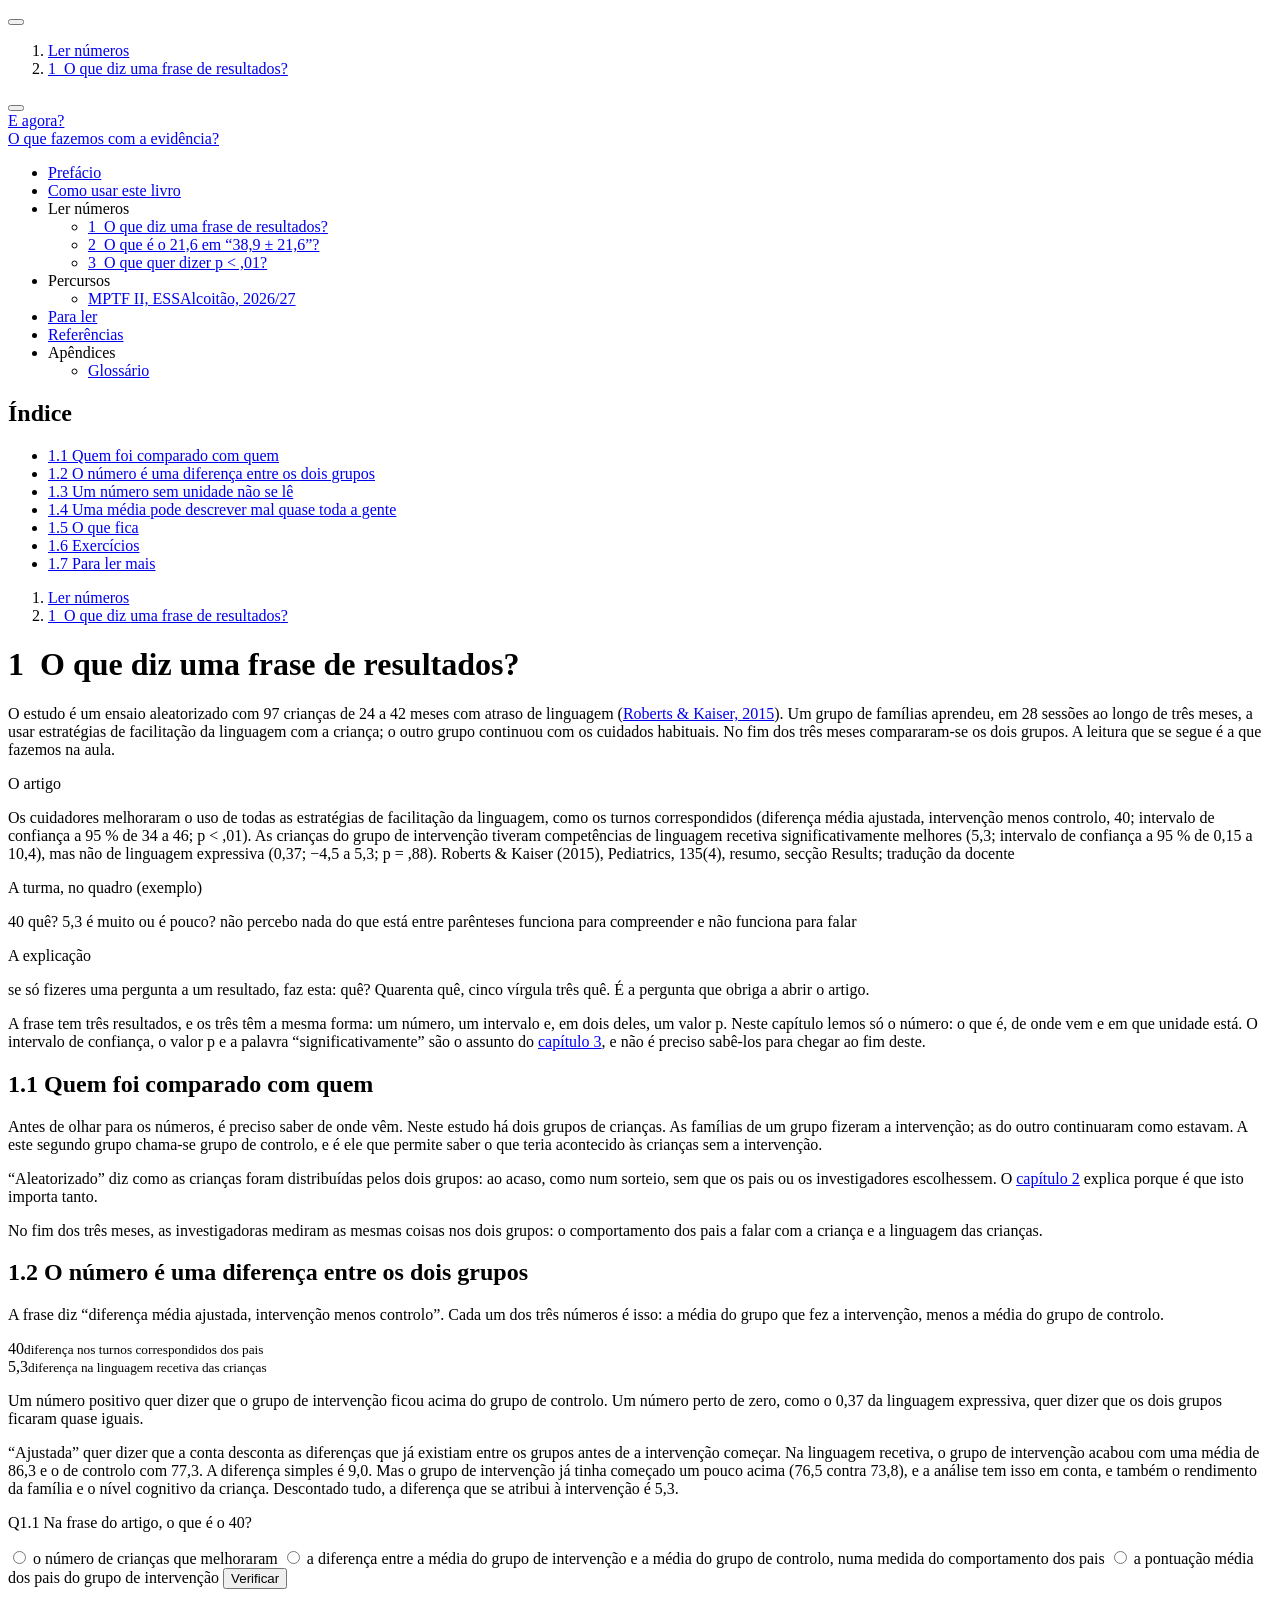
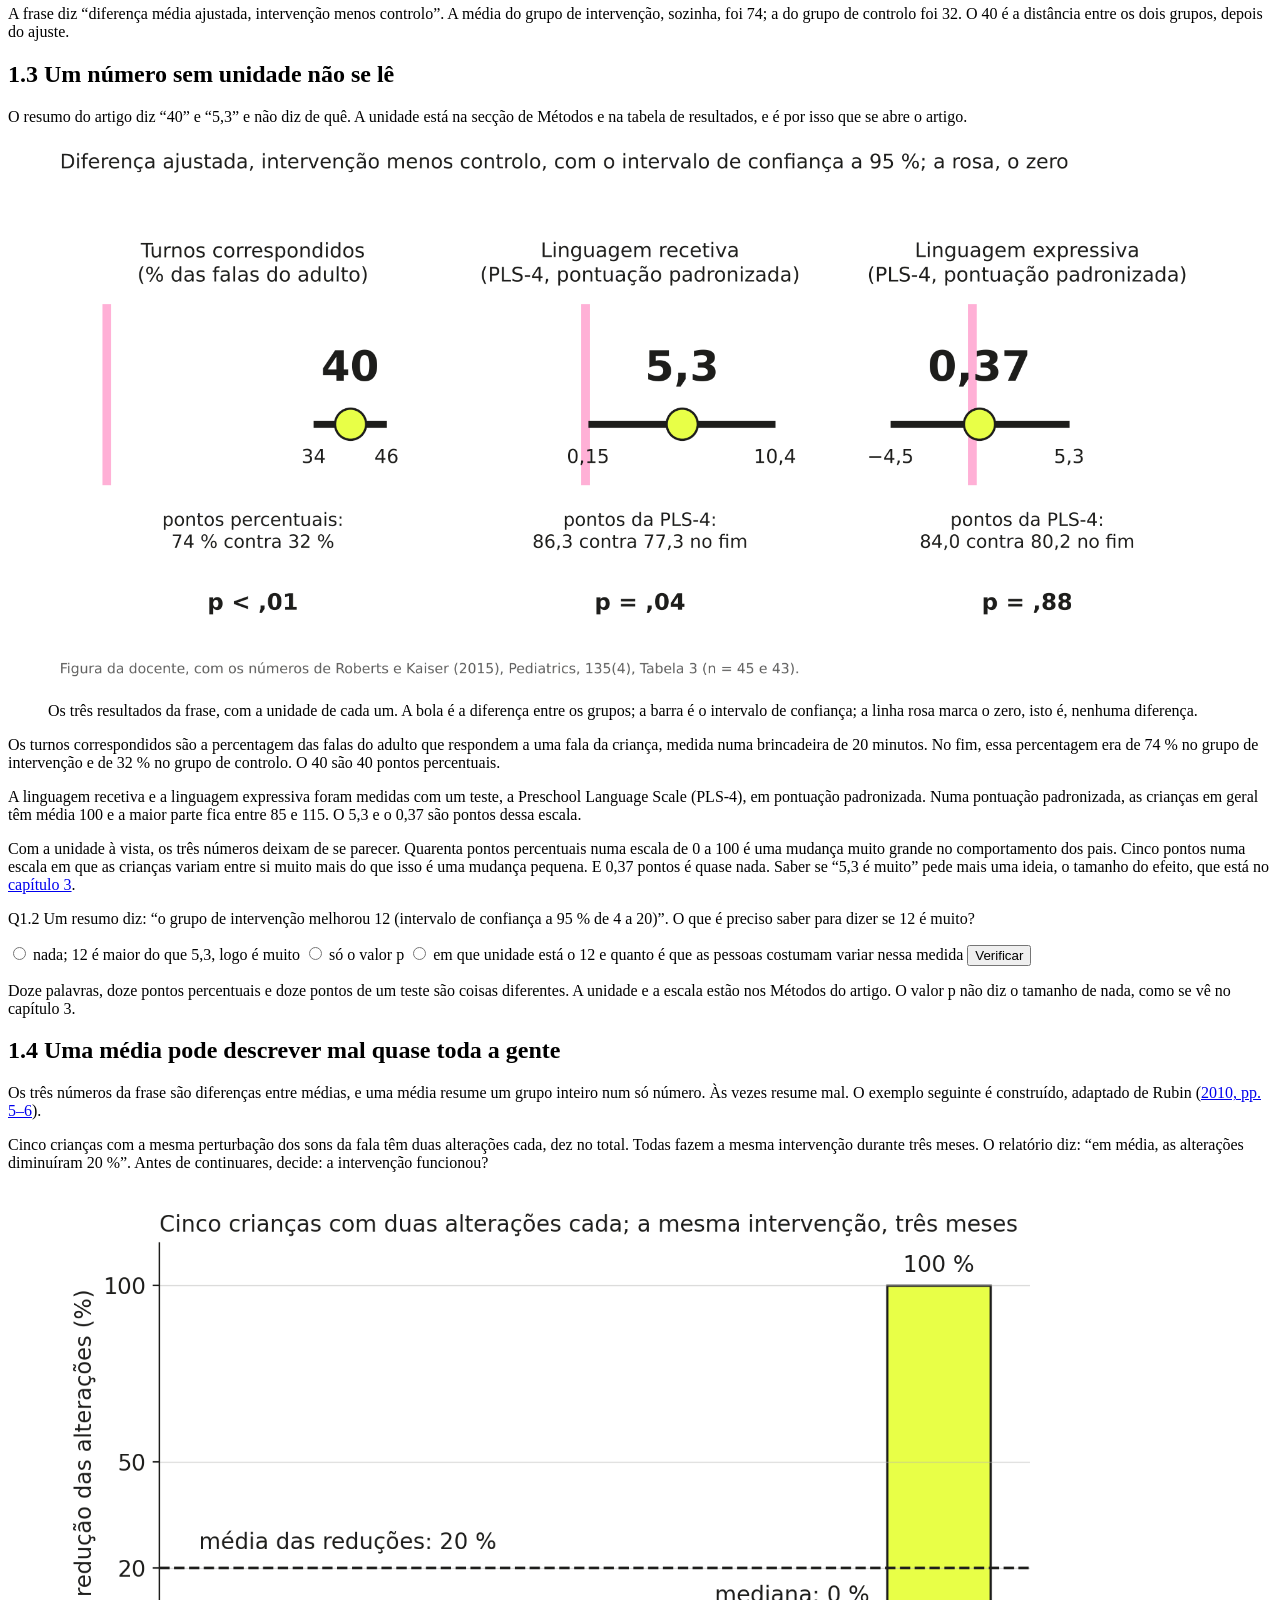
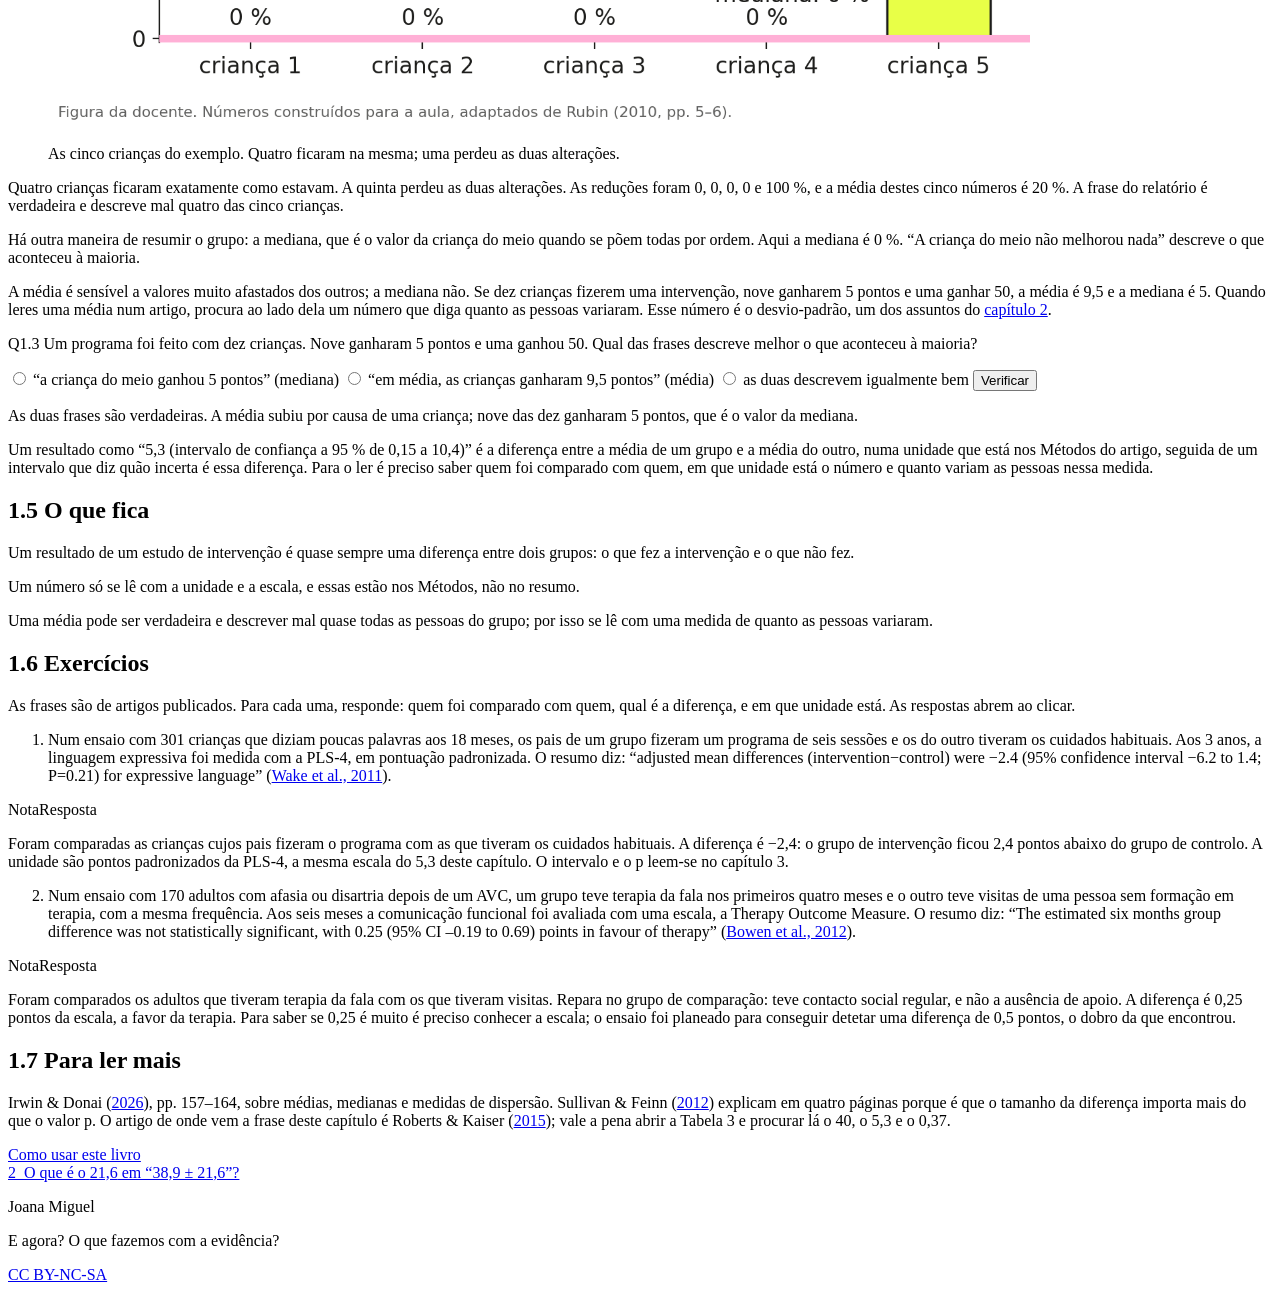
==== 01-ler-um-resultado.html @ 232b3a5f "Built site for gh-pages" ====
<!DOCTYPE html>
<html xmlns="http://www.w3.org/1999/xhtml" lang="pt-PT" xml:lang="pt-PT"><head>

<meta charset="utf-8">
<meta name="generator" content="quarto-1.10.18">

<meta name="viewport" content="width=device-width, initial-scale=1.0, user-scalable=yes">

<meta name="description" content="Prática baseada na evidência, com exemplos de terapia da fala e neurodesenvolvimento. Um livro em construção, de Joana Miguel.">

<title>1&nbsp; O que diz uma frase de resultados? – E agora? O que fazemos com a evidência?</title>
<style>
/* Default styles provided by pandoc.
** See https://pandoc.org/MANUAL.html#variables-for-html for config info.
*/
span.smallcaps{font-variant: small-caps;}
div.columns{display: flex; gap: 1.5em;}
div.column{flex: auto;}
@media screen {
div.columns{gap: min(4vw, 1.5em);}
div.column{overflow-x: auto;}
}
div.hanging-indent{margin-left: 1.5em; text-indent: -1.5em;}
ul.task-list{list-style: none;}
ul.task-list li input[type="checkbox"] {
  width: 0.8em;
  margin: 0 0.8em 0.2em -1em; /* quarto-specific, see https://github.com/quarto-dev/quarto-cli/issues/4556 */ 
  vertical-align: middle;
}
/* CSS for citations */
div.csl-bib-body { }
div.csl-entry {
  clear: both;
  margin-bottom: 0em;
}
.hanging-indent div.csl-entry {
  margin-left:2em;
  text-indent:-2em;
}
div.csl-left-margin {
  min-width:2em;
  float:left;
}
div.csl-right-inline {
  margin-left:2em;
  padding-left:1em;
}
div.csl-indent {
  margin-left: 2em;
}</style>


<script src="site_libs/quarto-nav/quarto-nav.js"></script>
<script src="site_libs/quarto-nav/headroom.min.js"></script>
<script src="site_libs/clipboard/clipboard.min.js"></script>
<script src="site_libs/quarto-search/autocomplete.umd.js"></script>
<script src="site_libs/quarto-search/fuse.min.js"></script>
<script src="site_libs/quarto-search/quarto-search.js"></script>
<meta name="quarto:offset" content="./">
<link href="./02-descrever-e-desconfiar.html" rel="next">
<link href="./como-usar.html" rel="prev">
<script src="site_libs/quarto-html/quarto.js" type="module"></script>
<script src="site_libs/quarto-html/tabsets/tabsets.js" type="module"></script>
<script src="site_libs/quarto-html/popper.min.js"></script>
<script src="site_libs/quarto-html/tippy.umd.min.js"></script>
<script src="site_libs/quarto-html/anchor.min.js"></script>
<link href="site_libs/quarto-html/tippy.css" rel="stylesheet">
<link href="site_libs/quarto-html/quarto-syntax-highlighting-64a204ab8560d761af7679ceaba22944.css" rel="stylesheet" class="quarto-color-scheme" id="quarto-text-highlighting-styles">
<link href="site_libs/quarto-html/quarto-syntax-highlighting-dark-b85bc7c33db8c58e0ec93c3465666fed.css" rel="stylesheet" class="quarto-color-scheme quarto-color-alternate" id="quarto-text-highlighting-styles">
<link href="site_libs/quarto-html/quarto-syntax-highlighting-64a204ab8560d761af7679ceaba22944.css" rel="stylesheet" class="quarto-color-scheme-extra" id="quarto-text-highlighting-styles">
<script src="site_libs/bootstrap/bootstrap.min.js"></script>
<link href="site_libs/bootstrap/bootstrap-icons.css" rel="stylesheet">
<link href="site_libs/bootstrap/bootstrap-1e35e26ed42fbdbb4830d98ef92e4168.min.css" rel="stylesheet" append-hash="true" class="quarto-color-scheme" id="quarto-bootstrap" data-mode="light">
<link href="site_libs/bootstrap/bootstrap-dark-9081225e56676ee46993ba8046452d09.min.css" rel="stylesheet" append-hash="true" class="quarto-color-scheme quarto-color-alternate" id="quarto-bootstrap" data-mode="dark">
<link href="site_libs/bootstrap/bootstrap-1e35e26ed42fbdbb4830d98ef92e4168.min.css" rel="stylesheet" append-hash="true" class="quarto-color-scheme-extra" id="quarto-bootstrap" data-mode="light">
<script src="site_libs/quarto-contrib/glightbox/glightbox.min.js"></script>
<link href="site_libs/quarto-contrib/glightbox/glightbox.min.css" rel="stylesheet">
<link href="site_libs/quarto-contrib/glightbox/lightbox.css" rel="stylesheet">
<script id="quarto-search-options" type="application/json">{
  "location": "sidebar",
  "copy-button": false,
  "collapse-after": 3,
  "panel-placement": "start",
  "type": "textbox",
  "limit": 50,
  "keyboard-shortcut": [
    "f",
    "/",
    "s"
  ],
  "show-item-context": false,
  "language": {
    "search-no-results-text": "Nenhum resultado",
    "search-matching-documents-text": "documentos correspondentes",
    "search-copy-link-title": "Copiar link para a busca",
    "search-hide-matches-text": "Esconder correspondências adicionais",
    "search-more-match-text": "mais correspondência neste documento",
    "search-more-matches-text": "mais correspondências neste documento",
    "search-clear-button-title": "Limpar",
    "search-text-placeholder": "",
    "search-detached-cancel-button-title": "Cancelar",
    "search-submit-button-title": "Enviar",
    "search-label": "Procurar"
  }
}</script>
<script src="quiz.js"></script>


<link rel="stylesheet" href="style.css">
</head>

<body class="nav-sidebar floating quarto-light"><script id="quarto-html-before-body" type="application/javascript">
    const toggleBodyColorMode = (bsSheetEl) => {
      const mode = bsSheetEl.getAttribute("data-mode");
      const bodyEl = window.document.querySelector("body");
      if (mode === "dark") {
        bodyEl.classList.add("quarto-dark");
        bodyEl.classList.remove("quarto-light");
      } else {
        bodyEl.classList.add("quarto-light");
        bodyEl.classList.remove("quarto-dark");
      }
    }
    const toggleBodyColorPrimary = () => {
      const bsSheetEl = window.document.querySelector("link#quarto-bootstrap:not([rel=disabled-stylesheet])");
      if (bsSheetEl) {
        toggleBodyColorMode(bsSheetEl);
      }
    }
    const setColorSchemeToggle = (alternate) => {
      const toggles = window.document.querySelectorAll('.quarto-color-scheme-toggle');
      for (let i=0; i < toggles.length; i++) {
        const toggle = toggles[i];
        if (toggle) {
          if (alternate) {
            toggle.classList.add("alternate");
          } else {
            toggle.classList.remove("alternate");
          }
        }
      }
    };
    const toggleColorMode = (alternate) => {
      // Switch the stylesheets
      const primaryStylesheets = window.document.querySelectorAll('link.quarto-color-scheme:not(.quarto-color-alternate)');
      const alternateStylesheets = window.document.querySelectorAll('link.quarto-color-scheme.quarto-color-alternate');
      manageTransitions('#quarto-margin-sidebar .nav-link', false);
      if (alternate) {
        // note: dark is layered on light, we don't disable primary!
        enableStylesheet(alternateStylesheets);
        for (const sheetNode of alternateStylesheets) {
          if (sheetNode.id === "quarto-bootstrap") {
            toggleBodyColorMode(sheetNode);
          }
        }
      } else {
        disableStylesheet(alternateStylesheets);
        enableStylesheet(primaryStylesheets)
        toggleBodyColorPrimary();
      }
      manageTransitions('#quarto-margin-sidebar .nav-link', true);
      // Switch the toggles
      setColorSchemeToggle(alternate)
      // Hack to workaround the fact that safari doesn't
      // properly recolor the scrollbar when toggling (#1455)
      if (navigator.userAgent.indexOf('Safari') > 0 && navigator.userAgent.indexOf('Chrome') == -1) {
        manageTransitions("body", false);
        window.scrollTo(0, 1);
        setTimeout(() => {
          window.scrollTo(0, 0);
          manageTransitions("body", true);
        }, 40);
      }
    }
    const disableStylesheet = (stylesheets) => {
      for (let i=0; i < stylesheets.length; i++) {
        const stylesheet = stylesheets[i];
        stylesheet.rel = 'disabled-stylesheet';
      }
    }
    const enableStylesheet = (stylesheets) => {
      for (let i=0; i < stylesheets.length; i++) {
        const stylesheet = stylesheets[i];
        if(stylesheet.rel !== 'stylesheet') { // for Chrome, which will still FOUC without this check
          stylesheet.rel = 'stylesheet';
        }
      }
    }
    const manageTransitions = (selector, allowTransitions) => {
      const els = window.document.querySelectorAll(selector);
      for (let i=0; i < els.length; i++) {
        const el = els[i];
        if (allowTransitions) {
          el.classList.remove('notransition');
        } else {
          el.classList.add('notransition');
        }
      }
    }
    const isFileUrl = () => {
      return window.location.protocol === 'file:';
    }
    const hasAlternateSentinel = () => {
      let styleSentinel = getColorSchemeSentinel();
      if (styleSentinel !== null) {
        return styleSentinel === "alternate";
      } else {
        return false;
      }
    }
    const setStyleSentinel = (alternate) => {
      const value = alternate ? "alternate" : "default";
      if (!isFileUrl()) {
        window.localStorage.setItem("quarto-color-scheme", value);
      } else {
        localAlternateSentinel = value;
      }
    }
    const getColorSchemeSentinel = () => {
      if (!isFileUrl()) {
        const storageValue = window.localStorage.getItem("quarto-color-scheme");
        return storageValue != null ? storageValue : localAlternateSentinel;
      } else {
        return localAlternateSentinel;
      }
    }
    const toggleGiscusIfUsed = (isAlternate, darkModeDefault) => {
      const baseTheme = document.querySelector('#giscus-base-theme')?.value ?? 'light';
      const alternateTheme = document.querySelector('#giscus-alt-theme')?.value ?? 'dark';
      let newTheme = '';
      if(authorPrefersDark) {
        newTheme = isAlternate ? baseTheme : alternateTheme;
      } else {
        newTheme = isAlternate ? alternateTheme : baseTheme;
      }
      const changeGiscusTheme = () => {
        // From: https://github.com/giscus/giscus/issues/336
        const sendMessage = (message) => {
          const iframe = document.querySelector('iframe.giscus-frame');
          if (!iframe) return;
          iframe.contentWindow.postMessage({ giscus: message }, 'https://giscus.app');
        }
        sendMessage({
          setConfig: {
            theme: newTheme
          }
        });
      }
      const isGiscussLoaded = window.document.querySelector('iframe.giscus-frame') !== null;
      if (isGiscussLoaded) {
        changeGiscusTheme();
      }
    };
    const authorPrefersDark = false;
    const darkModeDefault = authorPrefersDark;
      document.querySelector('link#quarto-text-highlighting-styles.quarto-color-scheme-extra').rel = 'disabled-stylesheet';
      document.querySelector('link#quarto-bootstrap.quarto-color-scheme-extra').rel = 'disabled-stylesheet';
    let localAlternateSentinel = darkModeDefault ? 'alternate' : 'default';
    // Dark / light mode switch
    window.quartoToggleColorScheme = () => {
      // Read the current dark / light value
      let toAlternate = !hasAlternateSentinel();
      toggleColorMode(toAlternate);
      setStyleSentinel(toAlternate);
      toggleGiscusIfUsed(toAlternate, darkModeDefault);
      window.dispatchEvent(new Event('resize'));
    };
    // Switch to dark mode if need be
    if (hasAlternateSentinel()) {
      toggleColorMode(true);
    } else {
      toggleColorMode(false);
    }
  </script>

<div id="quarto-search-results"></div>
  <header id="quarto-header" class="headroom fixed-top">
  <nav class="quarto-secondary-nav">
    <div class="container-fluid d-flex">
      <button type="button" class="quarto-btn-toggle btn" data-bs-toggle="collapse" role="button" data-bs-target=".quarto-sidebar-collapse-item" aria-controls="quarto-sidebar" aria-expanded="false" aria-label="Alternar barra lateral" onclick="if (window.quartoToggleHeadroom) { window.quartoToggleHeadroom(); }">
        <i class="bi bi-layout-text-sidebar-reverse"></i>
      </button>
        <nav class="quarto-page-breadcrumbs" aria-label="breadcrumb"><ol class="breadcrumb"><li class="breadcrumb-item"><a href="./01-ler-um-resultado.html">Ler números</a></li><li class="breadcrumb-item"><a href="./01-ler-um-resultado.html"><span class="chapter-number">1</span>&nbsp; <span class="chapter-title">O que diz <span class="hl">uma frase de resultados</span>?</span></a></li></ol></nav>
        <a class="flex-grow-1" role="navigation" data-bs-toggle="collapse" data-bs-target=".quarto-sidebar-collapse-item" aria-controls="quarto-sidebar" aria-expanded="false" aria-label="Alternar barra lateral" onclick="if (window.quartoToggleHeadroom) { window.quartoToggleHeadroom(); }">      
        </a>
      <button type="button" class="btn quarto-search-button" aria-label="Procurar" onclick="window.quartoOpenSearch();">
        <i class="bi bi-search"></i>
      </button>
    </div>
  </nav>
</header>
<!-- content -->
<div id="quarto-content" class="quarto-container page-columns page-rows-contents page-layout-article">
<!-- sidebar -->
  <nav id="quarto-sidebar" class="sidebar collapse collapse-horizontal quarto-sidebar-collapse-item sidebar-navigation floating overflow-auto">
    <div class="pt-lg-2 mt-2 text-left sidebar-header">
    <div class="sidebar-title mb-0 py-0">
      <a href="./">E agora?<br>O que fazemos com a evidência?</a> 
        <div class="sidebar-tools-main tools-wide">
    <a href="mailto:joana.miguel@caidi.pt" title="" class="quarto-navigation-tool px-1" aria-label=""><i class="bi bi-envelope"></i></a>
    <a href="https://github.com/JoBeaMi/pbe" title="Código fonte" class="quarto-navigation-tool px-1" aria-label="Código fonte"><i class="bi bi-github"></i></a>
  <a href="" class="quarto-color-scheme-toggle quarto-navigation-tool  px-1" onclick="window.quartoToggleColorScheme(); return false;" title="Alternar modo escuro"><i class="bi"></i></a>
  <a href="" class="quarto-reader-toggle quarto-navigation-tool px-1" onclick="window.quartoToggleReader(); return false;" title="Alternar modo de leitor">
  <div class="quarto-reader-toggle-btn">
  <i class="bi"></i>
  </div>
</a>
</div>
    </div>
      </div>
        <div class="mt-2 flex-shrink-0 align-items-center">
        <div class="sidebar-search">
        <div id="quarto-search" class="" title="Procurar"></div>
        </div>
        </div>
    <div class="sidebar-menu-container"> 
    <ul class="list-unstyled mt-1">
        <li class="sidebar-item">
  <div class="sidebar-item-container"> 
  <a href="./index.html" class="sidebar-item-text sidebar-link">
 <span class="menu-text">Prefácio</span></a>
  </div>
</li>
        <li class="sidebar-item">
  <div class="sidebar-item-container"> 
  <a href="./como-usar.html" class="sidebar-item-text sidebar-link">
 <span class="menu-text">Como usar este livro</span></a>
  </div>
</li>
        <li class="sidebar-item sidebar-item-section">
      <div class="sidebar-item-container"> 
            <a class="sidebar-item-text sidebar-link text-start" data-bs-toggle="collapse" data-bs-target="#quarto-sidebar-section-1" role="navigation" aria-expanded="true">
 <span class="menu-text">Ler números</span></a>
          <a class="sidebar-item-toggle text-start" data-bs-toggle="collapse" data-bs-target="#quarto-sidebar-section-1" role="navigation" aria-expanded="true" aria-label="Alternar seção">
            <i class="bi bi-chevron-right ms-2"></i>
          </a> 
      </div>
      <ul id="quarto-sidebar-section-1" class="collapse list-unstyled sidebar-section depth1 show">  
          <li class="sidebar-item">
  <div class="sidebar-item-container"> 
  <a href="./01-ler-um-resultado.html" class="sidebar-item-text sidebar-link active">
 <span class="menu-text"><span class="chapter-number">1</span>&nbsp; <span class="chapter-title">O que diz <span class="hl">uma frase de resultados</span>?</span></span></a>
  </div>
</li>
          <li class="sidebar-item">
  <div class="sidebar-item-container"> 
  <a href="./02-descrever-e-desconfiar.html" class="sidebar-item-text sidebar-link">
 <span class="menu-text"><span class="chapter-number">2</span>&nbsp; <span class="chapter-title">O que é o <span class="hl">21,6</span> em “38,9 ± 21,6”?</span></span></a>
  </div>
</li>
          <li class="sidebar-item">
  <div class="sidebar-item-container"> 
  <a href="./03-o-valor-p.html" class="sidebar-item-text sidebar-link">
 <span class="menu-text"><span class="chapter-number">3</span>&nbsp; <span class="chapter-title">O que quer dizer <span class="hl">p &lt; ,01</span>?</span></span></a>
  </div>
</li>
      </ul>
  </li>
        <li class="sidebar-item sidebar-item-section">
      <div class="sidebar-item-container"> 
            <a class="sidebar-item-text sidebar-link text-start" data-bs-toggle="collapse" data-bs-target="#quarto-sidebar-section-2" role="navigation" aria-expanded="true">
 <span class="menu-text">Percursos</span></a>
          <a class="sidebar-item-toggle text-start" data-bs-toggle="collapse" data-bs-target="#quarto-sidebar-section-2" role="navigation" aria-expanded="true" aria-label="Alternar seção">
            <i class="bi bi-chevron-right ms-2"></i>
          </a> 
      </div>
      <ul id="quarto-sidebar-section-2" class="collapse list-unstyled sidebar-section depth1 show">  
          <li class="sidebar-item">
  <div class="sidebar-item-container"> 
  <a href="./percursos/mptf-ii-2026.html" class="sidebar-item-text sidebar-link">
 <span class="menu-text">MPTF II, ESSAlcoitão, 2026/27</span></a>
  </div>
</li>
      </ul>
  </li>
        <li class="sidebar-item">
  <div class="sidebar-item-container"> 
  <a href="./bibliografia.html" class="sidebar-item-text sidebar-link">
 <span class="menu-text">Para ler</span></a>
  </div>
</li>
        <li class="sidebar-item">
  <div class="sidebar-item-container"> 
  <a href="./referencias.html" class="sidebar-item-text sidebar-link">
 <span class="menu-text">Referências</span></a>
  </div>
</li>
        <li class="sidebar-item sidebar-item-section">
      <div class="sidebar-item-container"> 
            <a class="sidebar-item-text sidebar-link text-start" data-bs-toggle="collapse" data-bs-target="#quarto-sidebar-section-3" role="navigation" aria-expanded="true">
 <span class="menu-text">Apêndices</span></a>
          <a class="sidebar-item-toggle text-start" data-bs-toggle="collapse" data-bs-target="#quarto-sidebar-section-3" role="navigation" aria-expanded="true" aria-label="Alternar seção">
            <i class="bi bi-chevron-right ms-2"></i>
          </a> 
      </div>
      <ul id="quarto-sidebar-section-3" class="collapse list-unstyled sidebar-section depth1 show">  
          <li class="sidebar-item">
  <div class="sidebar-item-container"> 
  <a href="./glossario.html" class="sidebar-item-text sidebar-link">
 <span class="menu-text">Glossário</span></a>
  </div>
</li>
      </ul>
  </li>
    </ul>
    </div>
</nav>
<div id="quarto-sidebar-glass" class="quarto-sidebar-collapse-item" data-bs-toggle="collapse" data-bs-target=".quarto-sidebar-collapse-item"></div>
<!-- margin-sidebar -->
    <div id="quarto-margin-sidebar" class="sidebar margin-sidebar">
        <nav id="TOC" role="doc-toc" class="toc-active">
    <h2 id="toc-title">Índice</h2>
   
  <ul>
  <li><a href="#quem-foi-comparado-com-quem" id="toc-quem-foi-comparado-com-quem" class="nav-link active" data-scroll-target="#quem-foi-comparado-com-quem"><span class="header-section-number">1.1</span> Quem foi comparado com quem</a></li>
  <li><a href="#o-número-é-uma-diferença-entre-os-dois-grupos" id="toc-o-número-é-uma-diferença-entre-os-dois-grupos" class="nav-link" data-scroll-target="#o-número-é-uma-diferença-entre-os-dois-grupos"><span class="header-section-number">1.2</span> O número é uma diferença entre os dois grupos</a></li>
  <li><a href="#um-número-sem-unidade-não-se-lê" id="toc-um-número-sem-unidade-não-se-lê" class="nav-link" data-scroll-target="#um-número-sem-unidade-não-se-lê"><span class="header-section-number">1.3</span> Um número sem unidade não se lê</a></li>
  <li><a href="#uma-média-pode-descrever-mal-quase-toda-a-gente" id="toc-uma-média-pode-descrever-mal-quase-toda-a-gente" class="nav-link" data-scroll-target="#uma-média-pode-descrever-mal-quase-toda-a-gente"><span class="header-section-number">1.4</span> Uma média pode descrever mal quase toda a gente</a></li>
  <li><a href="#o-que-fica" id="toc-o-que-fica" class="nav-link" data-scroll-target="#o-que-fica"><span class="header-section-number">1.5</span> O que fica</a></li>
  <li><a href="#exercícios" id="toc-exercícios" class="nav-link" data-scroll-target="#exercícios"><span class="header-section-number">1.6</span> Exercícios</a></li>
  <li><a href="#para-ler-mais" id="toc-para-ler-mais" class="nav-link" data-scroll-target="#para-ler-mais"><span class="header-section-number">1.7</span> Para ler mais</a></li>
  </ul>
</nav>
    </div>
<!-- main -->
<main class="content" id="quarto-document-content">


<header id="title-block-header" class="quarto-title-block default"><nav class="quarto-page-breadcrumbs quarto-title-breadcrumbs d-none d-lg-block" aria-label="breadcrumb"><ol class="breadcrumb"><li class="breadcrumb-item"><a href="./01-ler-um-resultado.html">Ler números</a></li><li class="breadcrumb-item"><a href="./01-ler-um-resultado.html"><span class="chapter-number">1</span>&nbsp; <span class="chapter-title">O que diz <span class="hl">uma frase de resultados</span>?</span></a></li></ol></nav>
<div class="quarto-title">
<h1 class="title"><span class="chapter-number">1</span>&nbsp; <span class="chapter-title">O que diz <span class="hl">uma frase de resultados</span>?</span></h1>
</div>



<div class="quarto-title-meta">

    
  
    
  </div>
  


</header>


<p>O estudo é um ensaio aleatorizado com 97 crianças de 24 a 42 meses com atraso de linguagem <span class="citation" data-cites="roberts2015">(<a href="referencias.html#ref-roberts2015" role="doc-biblioref">Roberts &amp; Kaiser, 2015</a>)</span>. Um grupo de famílias aprendeu, em 28 sessões ao longo de três meses, a usar estratégias de facilitação da linguagem com a criança; o outro grupo continuou com os cuidados habituais. No fim dos três meses compararam-se os dois grupos. A leitura que se segue é a que fazemos na aula.</p>
<div class="fio">
<div class="msg">
<div class="quem">
O artigo
</div>
<div class="clip">
<p>Os cuidadores melhoraram o uso de todas as estratégias de facilitação da linguagem, como os turnos correspondidos (diferença média ajustada, intervenção menos controlo, <span class="mk">40</span>; intervalo de confiança a 95 % de 34 a 46; p &lt; ,01). As crianças do grupo de intervenção tiveram competências de linguagem recetiva significativamente melhores (<span class="mk">5,3</span>; intervalo de confiança a 95 % de 0,15 a 10,4), mas não de linguagem expressiva (<span class="mk">0,37</span>; −4,5 a 5,3; p = ,88). <span class="src">Roberts &amp; Kaiser (2015), Pediatrics, 135(4), resumo, secção Results; tradução da docente</span></p>
</div>
</div>
<div class="msg turma">
<div class="quem">
A turma, no quadro (exemplo)
</div>
<p><span class="b">40 quê?</span> <span class="b">5,3 é muito ou é pouco?</span> <span class="b">não percebo nada do que está entre parênteses</span> <span class="b">funciona para compreender e não funciona para falar</span></p>
</div>
<div class="msg">
<div class="quem">
A explicação
</div>
<div class="jm">
<p>se só fizeres uma pergunta a um resultado, faz esta: quê? Quarenta quê, cinco vírgula três quê. É a pergunta que obriga a abrir o artigo.</p>
</div>
<p>A frase tem três resultados, e os três têm a mesma forma: um número, um intervalo e, em dois deles, um valor p.&nbsp;Neste capítulo lemos só o número: o que é, de onde vem e em que unidade está. O intervalo de confiança, o valor p e a palavra “significativamente” são o assunto do <a href="./03-o-valor-p.html">capítulo 3</a>, e não é preciso sabê-los para chegar ao fim deste.</p>
</div>
</div>
<section id="quem-foi-comparado-com-quem" class="level2" data-number="1.1">
<h2 data-number="1.1" class="anchored" data-anchor-id="quem-foi-comparado-com-quem"><span class="header-section-number">1.1</span> Quem foi comparado com quem</h2>
<p>Antes de olhar para os números, é preciso saber de onde vêm. Neste estudo há dois grupos de crianças. As famílias de um grupo fizeram a intervenção; as do outro continuaram como estavam. A este segundo grupo chama-se grupo de controlo, e é ele que permite saber o que teria acontecido às crianças sem a intervenção.</p>
<p>“Aleatorizado” diz como as crianças foram distribuídas pelos dois grupos: ao acaso, como num sorteio, sem que os pais ou os investigadores escolhessem. O <a href="./02-descrever-e-desconfiar.html">capítulo 2</a> explica porque é que isto importa tanto.</p>
<p>No fim dos três meses, as investigadoras mediram as mesmas coisas nos dois grupos: o comportamento dos pais a falar com a criança e a linguagem das crianças.</p>
</section>
<section id="o-número-é-uma-diferença-entre-os-dois-grupos" class="level2" data-number="1.2">
<h2 data-number="1.2" class="anchored" data-anchor-id="o-número-é-uma-diferença-entre-os-dois-grupos"><span class="header-section-number">1.2</span> O número é uma diferença entre os dois grupos</h2>
<p>A frase diz “diferença média ajustada, intervenção menos controlo”. Cada um dos três números é isso: a média do grupo que fez a intervenção, menos a média do grupo de controlo.</p>
<div class="nums">
<div class="num">
40<small>diferença nos turnos correspondidos dos pais</small>
</div>
<div class="num">
5,3<small>diferença na linguagem recetiva das crianças</small>
</div>
</div>
<p>Um número positivo quer dizer que o grupo de intervenção ficou acima do grupo de controlo. Um número perto de zero, como o 0,37 da linguagem expressiva, quer dizer que os dois grupos ficaram quase iguais.</p>
<p>“Ajustada” quer dizer que a conta desconta as diferenças que já existiam entre os grupos antes de a intervenção começar. Na linguagem recetiva, o grupo de intervenção acabou com uma média de 86,3 e o de controlo com 77,3. A diferença simples é 9,0. Mas o grupo de intervenção já tinha começado um pouco acima (76,5 contra 73,8), e a análise tem isso em conta, e também o rendimento da família e o nível cognitivo da criança. Descontado tudo, a diferença que se atribui à intervenção é 5,3.</p>
<div class="quiz" data-certa="2">
<p class="enunciado">
Q1.1 Na frase do artigo, o que é o 40?
</p>
<label><input type="radio" name="q11" value="1"> o número de crianças que melhoraram</label> <label><input type="radio" name="q11" value="2"> a diferença entre a média do grupo de intervenção e a média do grupo de controlo, numa medida do comportamento dos pais</label> <label><input type="radio" name="q11" value="3"> a pontuação média dos pais do grupo de intervenção</label> <button type="button">Verificar</button> <span class="resultado"></span>
<p class="explicacao">
A frase diz “diferença média ajustada, intervenção menos controlo”. A média do grupo de intervenção, sozinha, foi 74; a do grupo de controlo foi 32. O 40 é a distância entre os dois grupos, depois do ajuste.
</p>
</div>
</section>
<section id="um-número-sem-unidade-não-se-lê" class="level2" data-number="1.3">
<h2 data-number="1.3" class="anchored" data-anchor-id="um-número-sem-unidade-não-se-lê"><span class="header-section-number">1.3</span> Um número sem unidade não se lê</h2>
<p>O resumo do artigo diz “40” e “5,3” e não diz de quê. A unidade está na secção de Métodos e na tabela de resultados, e é por isso que se abre o artigo.</p>
<div class="quarto-figure quarto-figure-center">
<figure class="figure">
<p><a href="imagens/01-tres-resultados.png" class="lightbox" data-gallery="quarto-lightbox-gallery-1" title="Os três resultados da frase, com a unidade de cada um. A bola é a diferença entre os grupos; a barra é o intervalo de confiança; a linha rosa marca o zero, isto é, nenhuma diferença."><img src="imagens/01-tres-resultados.png" class="img-fluid figure-img" style="width:100.0%" alt="Três painéis lado a lado. Turnos correspondidos: diferença de 40 pontos percentuais, intervalo de 34 a 46, longe do zero. Linguagem recetiva: diferença de 5,3 pontos, intervalo de 0,15 a 10,4, encostado ao zero. Linguagem expressiva: diferença de 0,37 pontos, intervalo de −4,5 a 5,3, com o zero lá dentro."></a></p>
<figcaption>Os três resultados da frase, com a unidade de cada um. A bola é a diferença entre os grupos; a barra é o intervalo de confiança; a linha rosa marca o zero, isto é, nenhuma diferença.</figcaption>
</figure>
</div>
<p>Os turnos correspondidos são a percentagem das falas do adulto que respondem a uma fala da criança, medida numa brincadeira de 20 minutos. No fim, essa percentagem era de 74 % no grupo de intervenção e de 32 % no grupo de controlo. O 40 são 40 pontos percentuais.</p>
<p>A linguagem recetiva e a linguagem expressiva foram medidas com um teste, a Preschool Language Scale (PLS-4), em pontuação padronizada. Numa pontuação padronizada, as crianças em geral têm média 100 e a maior parte fica entre 85 e 115. O 5,3 e o 0,37 são pontos dessa escala.</p>
<p>Com a unidade à vista, os três números deixam de se parecer. Quarenta pontos percentuais numa escala de 0 a 100 é uma mudança muito grande no comportamento dos pais. Cinco pontos numa escala em que as crianças variam entre si muito mais do que isso é uma mudança pequena. E 0,37 pontos é quase nada. Saber se “5,3 é muito” pede mais uma ideia, o tamanho do efeito, que está no <a href="./03-o-valor-p.html">capítulo 3</a>.</p>
<div class="quiz" data-certa="3">
<p class="enunciado">
Q1.2 Um resumo diz: “o grupo de intervenção melhorou 12 (intervalo de confiança a 95 % de 4 a 20)”. O que é preciso saber para dizer se 12 é muito?
</p>
<label><input type="radio" name="q12" value="1"> nada; 12 é maior do que 5,3, logo é muito</label> <label><input type="radio" name="q12" value="2"> só o valor p</label> <label><input type="radio" name="q12" value="3"> em que unidade está o 12 e quanto é que as pessoas costumam variar nessa medida</label> <button type="button">Verificar</button> <span class="resultado"></span>
<p class="explicacao">
Doze palavras, doze pontos percentuais e doze pontos de um teste são coisas diferentes. A unidade e a escala estão nos Métodos do artigo. O valor p não diz o tamanho de nada, como se vê no capítulo 3.
</p>
</div>
</section>
<section id="uma-média-pode-descrever-mal-quase-toda-a-gente" class="level2" data-number="1.4">
<h2 data-number="1.4" class="anchored" data-anchor-id="uma-média-pode-descrever-mal-quase-toda-a-gente"><span class="header-section-number">1.4</span> Uma média pode descrever mal quase toda a gente</h2>
<p>Os três números da frase são diferenças entre médias, e uma média resume um grupo inteiro num só número. Às vezes resume mal. O exemplo seguinte é construído, adaptado de <span class="citation" data-cites="rubin2010">Rubin (<a href="referencias.html#ref-rubin2010" role="doc-biblioref">2010, pp. 5–6</a>)</span>.</p>
<p>Cinco crianças com a mesma perturbação dos sons da fala têm duas alterações cada, dez no total. Todas fazem a mesma intervenção durante três meses. O relatório diz: “em média, as alterações diminuíram 20 %”. Antes de continuares, decide: a intervenção funcionou?</p>
<div class="quarto-figure quarto-figure-center">
<figure class="figure">
<p><a href="imagens/01-cinco-criancas.png" class="lightbox" data-gallery="quarto-lightbox-gallery-2" title="As cinco crianças do exemplo. Quatro ficaram na mesma; uma perdeu as duas alterações."><img src="imagens/01-cinco-criancas.png" class="img-fluid figure-img" style="width:85.0%" alt="Gráfico de barras com cinco crianças. Quatro têm redução de 0 por cento e uma tem redução de 100 por cento. A média das reduções é 20 por cento e a mediana é 0 por cento."></a></p>
<figcaption>As cinco crianças do exemplo. Quatro ficaram na mesma; uma perdeu as duas alterações.</figcaption>
</figure>
</div>
<p>Quatro crianças ficaram exatamente como estavam. A quinta perdeu as duas alterações. As reduções foram 0, 0, 0, 0 e 100 %, e a média destes cinco números é 20 %. A frase do relatório é verdadeira e descreve mal quatro das cinco crianças.</p>
<p>Há outra maneira de resumir o grupo: a mediana, que é o valor da criança do meio quando se põem todas por ordem. Aqui a mediana é 0 %. “A criança do meio não melhorou nada” descreve o que aconteceu à maioria.</p>
<p>A média é sensível a valores muito afastados dos outros; a mediana não. Se dez crianças fizerem uma intervenção, nove ganharem 5 pontos e uma ganhar 50, a média é 9,5 e a mediana é 5. Quando leres uma média num artigo, procura ao lado dela um número que diga quanto as pessoas variaram. Esse número é o desvio-padrão, um dos assuntos do <a href="./02-descrever-e-desconfiar.html">capítulo 2</a>.</p>
<div class="quiz" data-certa="1">
<p class="enunciado">
Q1.3 Um programa foi feito com dez crianças. Nove ganharam 5 pontos e uma ganhou 50. Qual das frases descreve melhor o que aconteceu à maioria?
</p>
<label><input type="radio" name="q13" value="1"> “a criança do meio ganhou 5 pontos” (mediana)</label> <label><input type="radio" name="q13" value="2"> “em média, as crianças ganharam 9,5 pontos” (média)</label> <label><input type="radio" name="q13" value="3"> as duas descrevem igualmente bem</label> <button type="button">Verificar</button> <span class="resultado"></span>
<p class="explicacao">
As duas frases são verdadeiras. A média subiu por causa de uma criança; nove das dez ganharam 5 pontos, que é o valor da mediana.
</p>
</div>
<div class="def">
<p>Um resultado como “5,3 (intervalo de confiança a 95 % de 0,15 a 10,4)” é a diferença entre a média de um grupo e a média do outro, numa unidade que está nos Métodos do artigo, seguida de um intervalo que diz quão incerta é essa diferença. Para o ler é preciso saber quem foi comparado com quem, em que unidade está o número e quanto variam as pessoas nessa medida.</p>
</div>
</section>
<section id="o-que-fica" class="level2" data-number="1.5">
<h2 data-number="1.5" class="anchored" data-anchor-id="o-que-fica"><span class="header-section-number">1.5</span> O que fica</h2>
<p>Um resultado de um estudo de intervenção é quase sempre uma diferença entre dois grupos: o que fez a intervenção e o que não fez.</p>
<p>Um número só se lê com a unidade e a escala, e essas estão nos Métodos, não no resumo.</p>
<p>Uma média pode ser verdadeira e descrever mal quase todas as pessoas do grupo; por isso se lê com uma medida de quanto as pessoas variaram.</p>
</section>
<section id="exercícios" class="level2" data-number="1.6">
<h2 data-number="1.6" class="anchored" data-anchor-id="exercícios"><span class="header-section-number">1.6</span> Exercícios</h2>
<p>As frases são de artigos publicados. Para cada uma, responde: quem foi comparado com quem, qual é a diferença, e em que unidade está. As respostas abrem ao clicar.</p>
<ol type="1">
<li>Num ensaio com 301 crianças que diziam poucas palavras aos 18 meses, os pais de um grupo fizeram um programa de seis sessões e os do outro tiveram os cuidados habituais. Aos 3 anos, a linguagem expressiva foi medida com a PLS-4, em pontuação padronizada. O resumo diz: “adjusted mean differences (intervention−control) were −2.4 (95% confidence interval −6.2 to 1.4; P=0.21) for expressive language” <span class="citation" data-cites="wake2011">(<a href="referencias.html#ref-wake2011" role="doc-biblioref">Wake et al., 2011</a>)</span>.</li>
</ol>
<div class="callout callout-style-default callout-note callout-titled" title="Resposta">
<div class="callout-header d-flex align-content-center collapsed" data-bs-toggle="collapse" data-bs-target=".callout-1-contents" aria-controls="callout-1" aria-expanded="false" aria-label="Toggle callout">
<div class="callout-icon-container">
<i class="callout-icon"></i>
</div>
<div class="callout-title-container flex-fill">
<span class="screen-reader-only">Nota</span>Resposta
</div>
<div class="callout-btn-toggle d-inline-block border-0 py-1 ps-1 pe-0 float-end"><i class="callout-toggle"></i></div>
</div>
<div id="callout-1" class="callout-1-contents callout-collapse collapse">
<div class="callout-body-container callout-body">
<p>Foram comparadas as crianças cujos pais fizeram o programa com as que tiveram os cuidados habituais. A diferença é −2,4: o grupo de intervenção ficou 2,4 pontos abaixo do grupo de controlo. A unidade são pontos padronizados da PLS-4, a mesma escala do 5,3 deste capítulo. O intervalo e o p leem-se no capítulo 3.</p>
</div>
</div>
</div>
<ol start="2" type="1">
<li>Num ensaio com 170 adultos com afasia ou disartria depois de um AVC, um grupo teve terapia da fala nos primeiros quatro meses e o outro teve visitas de uma pessoa sem formação em terapia, com a mesma frequência. Aos seis meses a comunicação funcional foi avaliada com uma escala, a Therapy Outcome Measure. O resumo diz: “The estimated six months group difference was not statistically significant, with 0.25 (95% CI –0.19 to 0.69) points in favour of therapy” <span class="citation" data-cites="bowen2012">(<a href="referencias.html#ref-bowen2012" role="doc-biblioref">Bowen et al., 2012</a>)</span>.</li>
</ol>
<div class="callout callout-style-default callout-note callout-titled" title="Resposta">
<div class="callout-header d-flex align-content-center collapsed" data-bs-toggle="collapse" data-bs-target=".callout-2-contents" aria-controls="callout-2" aria-expanded="false" aria-label="Toggle callout">
<div class="callout-icon-container">
<i class="callout-icon"></i>
</div>
<div class="callout-title-container flex-fill">
<span class="screen-reader-only">Nota</span>Resposta
</div>
<div class="callout-btn-toggle d-inline-block border-0 py-1 ps-1 pe-0 float-end"><i class="callout-toggle"></i></div>
</div>
<div id="callout-2" class="callout-2-contents callout-collapse collapse">
<div class="callout-body-container callout-body">
<p>Foram comparados os adultos que tiveram terapia da fala com os que tiveram visitas. Repara no grupo de comparação: teve contacto social regular, e não a ausência de apoio. A diferença é 0,25 pontos da escala, a favor da terapia. Para saber se 0,25 é muito é preciso conhecer a escala; o ensaio foi planeado para conseguir detetar uma diferença de 0,5 pontos, o dobro da que encontrou.</p>
</div>
</div>
</div>
</section>
<section id="para-ler-mais" class="level2" data-number="1.7">
<h2 data-number="1.7" class="anchored" data-anchor-id="para-ler-mais"><span class="header-section-number">1.7</span> Para ler mais</h2>
<p><span class="citation" data-cites="irwin2026">Irwin &amp; Donai (<a href="referencias.html#ref-irwin2026" role="doc-biblioref">2026</a>)</span>, pp.&nbsp;157–164, sobre médias, medianas e medidas de dispersão. <span class="citation" data-cites="sullivan2012">Sullivan &amp; Feinn (<a href="referencias.html#ref-sullivan2012" role="doc-biblioref">2012</a>)</span> explicam em quatro páginas porque é que o tamanho da diferença importa mais do que o valor p.&nbsp;O artigo de onde vem a frase deste capítulo é <span class="citation" data-cites="roberts2015">Roberts &amp; Kaiser (<a href="referencias.html#ref-roberts2015" role="doc-biblioref">2015</a>)</span>; vale a pena abrir a Tabela 3 e procurar lá o 40, o 5,3 e o 0,37.</p>


<div id="refs" class="references csl-bib-body hanging-indent" data-entry-spacing="0" data-line-spacing="2" role="list" style="display: none">
<div id="ref-bowen2012" class="csl-entry" role="listitem">
Bowen, A., Hesketh, A., Patchick, E., Young, A., Davies, L., Vail, A., Long, A. F., Watkins, C., Wilkinson, M., Pearl, G., Ralph, M. A. L., &amp; Tyrrell, P. (2012). Effectiveness of enhanced communication therapy in the first four months after stroke for aphasia and dysarthria: a randomised controlled trial. <em>BMJ</em>, <em>345</em>, e4407. <a href="https://doi.org/10.1136/bmj.e4407">https://doi.org/10.1136/bmj.e4407</a>
</div>
<div id="ref-irwin2026" class="csl-entry" role="listitem">
Irwin, D. L., &amp; Donai, J. J. (2026). <em>Clinical research methods in speech-language pathology and audiology</em> (4.ª ed.). Plural Publishing.
</div>
<div id="ref-roberts2015" class="csl-entry" role="listitem">
Roberts, M. Y., &amp; Kaiser, A. P. (2015). Early intervention for toddlers with language delays: A randomized controlled trial. <em>Pediatrics</em>, <em>135</em>(4), 686–693. <a href="https://doi.org/10.1542/peds.2014-2134">https://doi.org/10.1542/peds.2014-2134</a>
</div>
<div id="ref-rubin2010" class="csl-entry" role="listitem">
Rubin, A. (2010). <em>Statistics for evidence-based practice and evaluation</em> (2.ª ed.). Brooks/Cole, Cengage Learning.
</div>
<div id="ref-sullivan2012" class="csl-entry" role="listitem">
Sullivan, G. M., &amp; Feinn, R. (2012). Using effect size—or why the P value is not enough. <em>Journal of Graduate Medical Education</em>, <em>4</em>(3), 279–282. <a href="https://doi.org/10.4300/JGME-D-12-00156.1">https://doi.org/10.4300/JGME-D-12-00156.1</a>
</div>
<div id="ref-wake2011" class="csl-entry" role="listitem">
Wake, M., Tobin, S., Girolametto, L., Ukoumunne, O. C., Gold, L., Levickis, P., Sheehan, J., Goldfeld, S., &amp; Reilly, S. (2011). Outcomes of population based language promotion for slow to talk toddlers at ages 2 and 3 years: Let’s Learn Language cluster randomised controlled trial. <em>BMJ</em>, <em>343</em>, d4741. <a href="https://doi.org/10.1136/bmj.d4741">https://doi.org/10.1136/bmj.d4741</a>
</div>
</div>
</section>

</main> <!-- /main -->
<script id="quarto-html-after-body" type="application/javascript">
  window.document.addEventListener("DOMContentLoaded", function (event) {
    // Ensure there is a toggle, if there isn't float one in the top right
    if (window.document.querySelector('.quarto-color-scheme-toggle') === null) {
      const a = window.document.createElement('a');
      a.classList.add('top-right');
      a.classList.add('quarto-color-scheme-toggle');
      a.href = "";
      a.onclick = function() { try { window.quartoToggleColorScheme(); } catch {} return false; };
      const i = window.document.createElement("i");
      i.classList.add('bi');
      a.appendChild(i);
      window.document.body.appendChild(a);
    }
    setColorSchemeToggle(hasAlternateSentinel())
    const icon = "";
    const anchorJS = new window.AnchorJS();
    anchorJS.options = {
      placement: 'right',
      icon: icon
    };
    anchorJS.add('.anchored');
    const isCodeAnnotation = (el) => {
      for (const clz of el.classList) {
        if (clz.startsWith('code-annotation-')) {                     
          return true;
        }
      }
      return false;
    }
    const onCopySuccess = function(e) {
      // button target
      const button = e.trigger;
      // don't keep focus
      button.blur();
      // flash "checked"
      button.classList.add('code-copy-button-checked');
      var currentTitle = button.getAttribute("title");
      button.setAttribute("title", "Copiada");
      let tooltip;
      if (window.bootstrap) {
        button.setAttribute("data-bs-toggle", "tooltip");
        button.setAttribute("data-bs-placement", "left");
        button.setAttribute("data-bs-title", "Copiada");
        tooltip = new bootstrap.Tooltip(button, 
          { trigger: "manual", 
            customClass: "code-copy-button-tooltip",
            offset: [0, -8]});
        tooltip.show();    
      }
      setTimeout(function() {
        if (tooltip) {
          tooltip.hide();
          button.removeAttribute("data-bs-title");
          button.removeAttribute("data-bs-toggle");
          button.removeAttribute("data-bs-placement");
        }
        button.setAttribute("title", currentTitle);
        button.classList.remove('code-copy-button-checked');
      }, 1000);
      // clear code selection
      e.clearSelection();
    }
    const getTextToCopy = function(trigger) {
      const outerScaffold = trigger.parentElement.cloneNode(true);
      const codeEl = outerScaffold.querySelector('code');
      for (const childEl of codeEl.children) {
        if (isCodeAnnotation(childEl)) {
          childEl.remove();
        }
      }
      return codeEl.innerText;
    }
    const clipboard = new window.ClipboardJS('.code-copy-button:not([data-in-quarto-modal])', {
      text: getTextToCopy
    });
    clipboard.on('success', onCopySuccess);
    if (window.document.getElementById('quarto-embedded-source-code-modal')) {
      const clipboardModal = new window.ClipboardJS('.code-copy-button[data-in-quarto-modal]', {
        text: getTextToCopy,
        container: window.document.getElementById('quarto-embedded-source-code-modal')
      });
      clipboardModal.on('success', onCopySuccess);
    }
      var localhostRegex = new RegExp(/^(?:http|https):\/\/localhost\:?[0-9]*\//);
      var mailtoRegex = new RegExp(/^mailto:/);
        var filterRegex = new RegExp("https:\/\/joanamiguel\.pt\/pbe\/");
      var isInternal = (href) => {
          return filterRegex.test(href) || localhostRegex.test(href) || mailtoRegex.test(href);
      }
      // Inspect non-navigation links and adorn them if external
     var links = window.document.querySelectorAll('a[href]:not(.nav-link):not(.navbar-brand):not(.toc-action):not(.sidebar-link):not(.sidebar-item-toggle):not(.pagination-link):not(.no-external):not([aria-hidden]):not(.dropdown-item):not(.quarto-navigation-tool):not(.about-link)');
      for (var i=0; i<links.length; i++) {
        const link = links[i];
        if (!isInternal(link.href)) {
          // undo the damage that might have been done by quarto-nav.js in the case of
          // links that we want to consider external
          if (link.dataset.originalHref !== undefined) {
            link.href = link.dataset.originalHref;
          }
            // target, if specified
            link.setAttribute("target", "_blank");
            if (link.getAttribute("rel") === null) {
              link.setAttribute("rel", "noopener");
            }
        }
      }
    function tippyHover(el, contentFn, onTriggerFn, onUntriggerFn) {
      const config = {
        allowHTML: true,
        maxWidth: 500,
        delay: 100,
        arrow: false,
        appendTo: function(el) {
            return el.parentElement;
        },
        interactive: true,
        interactiveBorder: 10,
        theme: 'quarto',
        placement: 'bottom-start',
      };
      if (contentFn) {
        config.content = contentFn;
      }
      if (onTriggerFn) {
        config.onTrigger = onTriggerFn;
      }
      if (onUntriggerFn) {
        config.onUntrigger = onUntriggerFn;
      }
      window.tippy(el, config); 
    }
    const noterefs = window.document.querySelectorAll('a[role="doc-noteref"]');
    for (var i=0; i<noterefs.length; i++) {
      const ref = noterefs[i];
      tippyHover(ref, function() {
        // use id or data attribute instead here
        let href = ref.getAttribute('data-footnote-href') || ref.getAttribute('href');
        try { href = new URL(href).hash; } catch {}
        const id = href.replace(/^#\/?/, "");
        const note = window.document.getElementById(id);
        if (note) {
          return note.innerHTML;
        } else {
          return "";
        }
      });
    }
    const xrefs = window.document.querySelectorAll('a.quarto-xref');
    const processXRef = (id, note) => {
      // Strip column container classes
      const stripColumnClz = (el) => {
        el.classList.remove("page-full", "page-columns");
        if (el.children) {
          for (const child of el.children) {
            stripColumnClz(child);
          }
        }
      }
      stripColumnClz(note)
      if (id === null || id.startsWith('sec-')) {
        // Special case sections, only their first couple elements
        const container = document.createElement("div");
        if (note.children && note.children.length > 2) {
          container.appendChild(note.children[0].cloneNode(true));
          for (let i = 1; i < note.children.length; i++) {
            const child = note.children[i];
            if (child.tagName === "P" && child.innerText === "") {
              continue;
            } else {
              container.appendChild(child.cloneNode(true));
              break;
            }
          }
          if (window.Quarto?.typesetMath) {
            window.Quarto.typesetMath(container);
          }
          return container.innerHTML
        } else {
          if (window.Quarto?.typesetMath) {
            window.Quarto.typesetMath(note);
          }
          return note.innerHTML;
        }
      } else {
        // Remove any anchor links if they are present
        const anchorLink = note.querySelector('a.anchorjs-link');
        if (anchorLink) {
          anchorLink.remove();
        }
        if (window.Quarto?.typesetMath) {
          window.Quarto.typesetMath(note);
        }
        if (note.classList.contains("callout")) {
          return note.outerHTML;
        } else {
          return note.innerHTML;
        }
      }
    }
    for (var i=0; i<xrefs.length; i++) {
      const xref = xrefs[i];
      tippyHover(xref, undefined, function(instance) {
        instance.disable();
        let url = xref.getAttribute('href');
        let hash = undefined; 
        if (url.startsWith('#')) {
          hash = url;
        } else {
          try { hash = new URL(url).hash; } catch {}
        }
        if (hash) {
          const id = hash.replace(/^#\/?/, "");
          const note = window.document.getElementById(id);
          if (note !== null) {
            try {
              const html = processXRef(id, note.cloneNode(true));
              instance.setContent(html);
            } finally {
              instance.enable();
              instance.show();
            }
          } else {
            // See if we can fetch this
            fetch(url.split('#')[0])
            .then(res => res.text())
            .then(html => {
              const parser = new DOMParser();
              const htmlDoc = parser.parseFromString(html, "text/html");
              const note = htmlDoc.getElementById(id);
              if (note !== null) {
                const html = processXRef(id, note);
                instance.setContent(html);
              } 
            }).finally(() => {
              instance.enable();
              instance.show();
            });
          }
        } else {
          // See if we can fetch a full url (with no hash to target)
          // This is a special case and we should probably do some content thinning / targeting
          fetch(url)
          .then(res => res.text())
          .then(html => {
            const parser = new DOMParser();
            const htmlDoc = parser.parseFromString(html, "text/html");
            const note = htmlDoc.querySelector('main.content');
            if (note !== null) {
              // This should only happen for chapter cross references
              // (since there is no id in the URL)
              // remove the first header
              if (note.children.length > 0 && note.children[0].tagName === "HEADER") {
                note.children[0].remove();
              }
              const html = processXRef(null, note);
              instance.setContent(html);
            } 
          }).finally(() => {
            instance.enable();
            instance.show();
          });
        }
      }, function(instance) {
      });
    }
        let selectedAnnoteEl;
        const selectorForAnnotation = ( cell, annotation) => {
          let cellAttr = 'data-code-cell="' + cell + '"';
          let lineAttr = 'data-code-annotation="' +  annotation + '"';
          const selector = 'span[' + cellAttr + '][' + lineAttr + ']';
          return selector;
        }
        const selectCodeLines = (annoteEl) => {
          const doc = window.document;
          const targetCell = annoteEl.getAttribute("data-target-cell");
          const targetAnnotation = annoteEl.getAttribute("data-target-annotation");
          const annoteSpan = window.document.querySelector(selectorForAnnotation(targetCell, targetAnnotation));
          const lines = annoteSpan.getAttribute("data-code-lines").split(",");
          const lineIds = lines.map((line) => {
            return targetCell + "-" + line;
          })
          let top = null;
          let height = null;
          let parent = null;
          if (lineIds.length > 0) {
              //compute the position of the single el (top and bottom and make a div)
              const el = window.document.getElementById(lineIds[0]);
              top = el.offsetTop;
              height = el.offsetHeight;
              parent = el.parentElement.parentElement;
            if (lineIds.length > 1) {
              const lastEl = window.document.getElementById(lineIds[lineIds.length - 1]);
              const bottom = lastEl.offsetTop + lastEl.offsetHeight;
              height = bottom - top;
            }
            if (top !== null && height !== null && parent !== null) {
              // cook up a div (if necessary) and position it 
              let div = window.document.getElementById("code-annotation-line-highlight");
              if (div === null) {
                div = window.document.createElement("div");
                div.setAttribute("id", "code-annotation-line-highlight");
                div.style.position = 'absolute';
                parent.appendChild(div);
              }
              div.style.top = top - 2 + "px";
              div.style.height = height + 4 + "px";
              div.style.left = 0;
              let gutterDiv = window.document.getElementById("code-annotation-line-highlight-gutter");
              if (gutterDiv === null) {
                gutterDiv = window.document.createElement("div");
                gutterDiv.setAttribute("id", "code-annotation-line-highlight-gutter");
                gutterDiv.style.position = 'absolute';
                const codeCell = window.document.getElementById(targetCell);
                const gutter = codeCell.querySelector('.code-annotation-gutter');
                gutter.appendChild(gutterDiv);
              }
              gutterDiv.style.top = top - 2 + "px";
              gutterDiv.style.height = height + 4 + "px";
            }
            selectedAnnoteEl = annoteEl;
          }
        };
        const unselectCodeLines = () => {
          const elementsIds = ["code-annotation-line-highlight", "code-annotation-line-highlight-gutter"];
          elementsIds.forEach((elId) => {
            const div = window.document.getElementById(elId);
            if (div) {
              div.remove();
            }
          });
          selectedAnnoteEl = undefined;
        };
          // Handle positioning of the toggle
      window.addEventListener(
        "resize",
        throttle(() => {
          elRect = undefined;
          if (selectedAnnoteEl) {
            selectCodeLines(selectedAnnoteEl);
          }
        }, 10)
      );
      function throttle(fn, ms) {
      let throttle = false;
      let timer;
        return (...args) => {
          if(!throttle) { // first call gets through
              fn.apply(this, args);
              throttle = true;
          } else { // all the others get throttled
              if(timer) clearTimeout(timer); // cancel #2
              timer = setTimeout(() => {
                fn.apply(this, args);
                timer = throttle = false;
              }, ms);
          }
        };
      }
        // Attach click handler to the DT
        const annoteDls = window.document.querySelectorAll('dt[data-target-cell]');
        for (const annoteDlNode of annoteDls) {
          annoteDlNode.addEventListener('click', (event) => {
            const clickedEl = event.target;
            if (clickedEl !== selectedAnnoteEl) {
              unselectCodeLines();
              const activeEl = window.document.querySelector('dt[data-target-cell].code-annotation-active');
              if (activeEl) {
                activeEl.classList.remove('code-annotation-active');
              }
              selectCodeLines(clickedEl);
              clickedEl.classList.add('code-annotation-active');
            } else {
              // Unselect the line
              unselectCodeLines();
              clickedEl.classList.remove('code-annotation-active');
            }
          });
        }
    const findCites = (el) => {
      const parentEl = el.parentElement;
      if (parentEl) {
        const cites = parentEl.dataset.cites;
        if (cites) {
          return {
            el,
            cites: cites.split(' ')
          };
        } else {
          return findCites(el.parentElement)
        }
      } else {
        return undefined;
      }
    };
    var bibliorefs = window.document.querySelectorAll('a[role="doc-biblioref"]');
    for (var i=0; i<bibliorefs.length; i++) {
      const ref = bibliorefs[i];
      const citeInfo = findCites(ref);
      if (citeInfo) {
        tippyHover(citeInfo.el, function() {
          var popup = window.document.createElement('div');
          citeInfo.cites.forEach(function(cite) {
            var citeDiv = window.document.createElement('div');
            citeDiv.classList.add('hanging-indent');
            citeDiv.classList.add('csl-entry');
            var biblioDiv = window.document.getElementById('ref-' + cite);
            if (biblioDiv) {
              citeDiv.innerHTML = biblioDiv.innerHTML;
            }
            popup.appendChild(citeDiv);
          });
          return popup.innerHTML;
        });
      }
    }
  });
  </script>
<nav class="page-navigation">
  <div class="nav-page nav-page-previous">
      <a href="./como-usar.html" class="pagination-link" aria-label="Como usar este livro">
        <i class="bi bi-arrow-left-short"></i> <span class="nav-page-text">Como usar este livro</span>
      </a>          
  </div>
  <div class="nav-page nav-page-next">
      <a href="./02-descrever-e-desconfiar.html" class="pagination-link" aria-label="O que é o [21,6]{.hl} em &quot;38,9 ± 21,6&quot;?">
        <span class="nav-page-text"><span class="chapter-number">2</span>&nbsp; <span class="chapter-title">O que é o <span class="hl">21,6</span> em “38,9 ± 21,6”?</span></span> <i class="bi bi-arrow-right-short"></i>
      </a>
  </div>
</nav>
</div> <!-- /content -->
<footer class="footer">
  <div class="nav-footer">
    <div class="nav-footer-left">
<p>Joana Miguel</p>
</div>   
    <div class="nav-footer-center">
<p>E agora? O que fazemos com a evidência?</p>
</div>
    <div class="nav-footer-right">
<p><a href="https://creativecommons.org/licenses/by-nc-sa/4.0/deed.pt">CC BY-NC-SA</a></p>
</div>
  </div>
</footer>
<script>var lightboxQuarto = GLightbox({"closeEffect":"zoom","descPosition":"bottom","loop":false,"openEffect":"zoom","selector":".lightbox"});
(function() {
  let previousOnload = window.onload;
  window.onload = () => {
    if (previousOnload) {
      previousOnload();
    }
    lightboxQuarto.on('slide_before_load', (data) => {
      const { slideIndex, slideNode, slideConfig, player, trigger } = data;
      const href = trigger.getAttribute('href');
      if (href !== null) {
        const imgEl = window.document.querySelector(`a[href="${href}"] img`);
        if (imgEl !== null) {
          const srcAttr = imgEl.getAttribute("src");
          if (srcAttr && srcAttr.startsWith("data:")) {
            slideConfig.href = srcAttr;
          }
        }
      } 
    });
  
    lightboxQuarto.on('slide_after_load', (data) => {
      const { slideIndex, slideNode, slideConfig, player, trigger } = data;
      if (window.Quarto?.typesetMath) {
        window.Quarto.typesetMath(slideNode);
      }
    });
  
  };
  
})();
          </script>




</body></html>
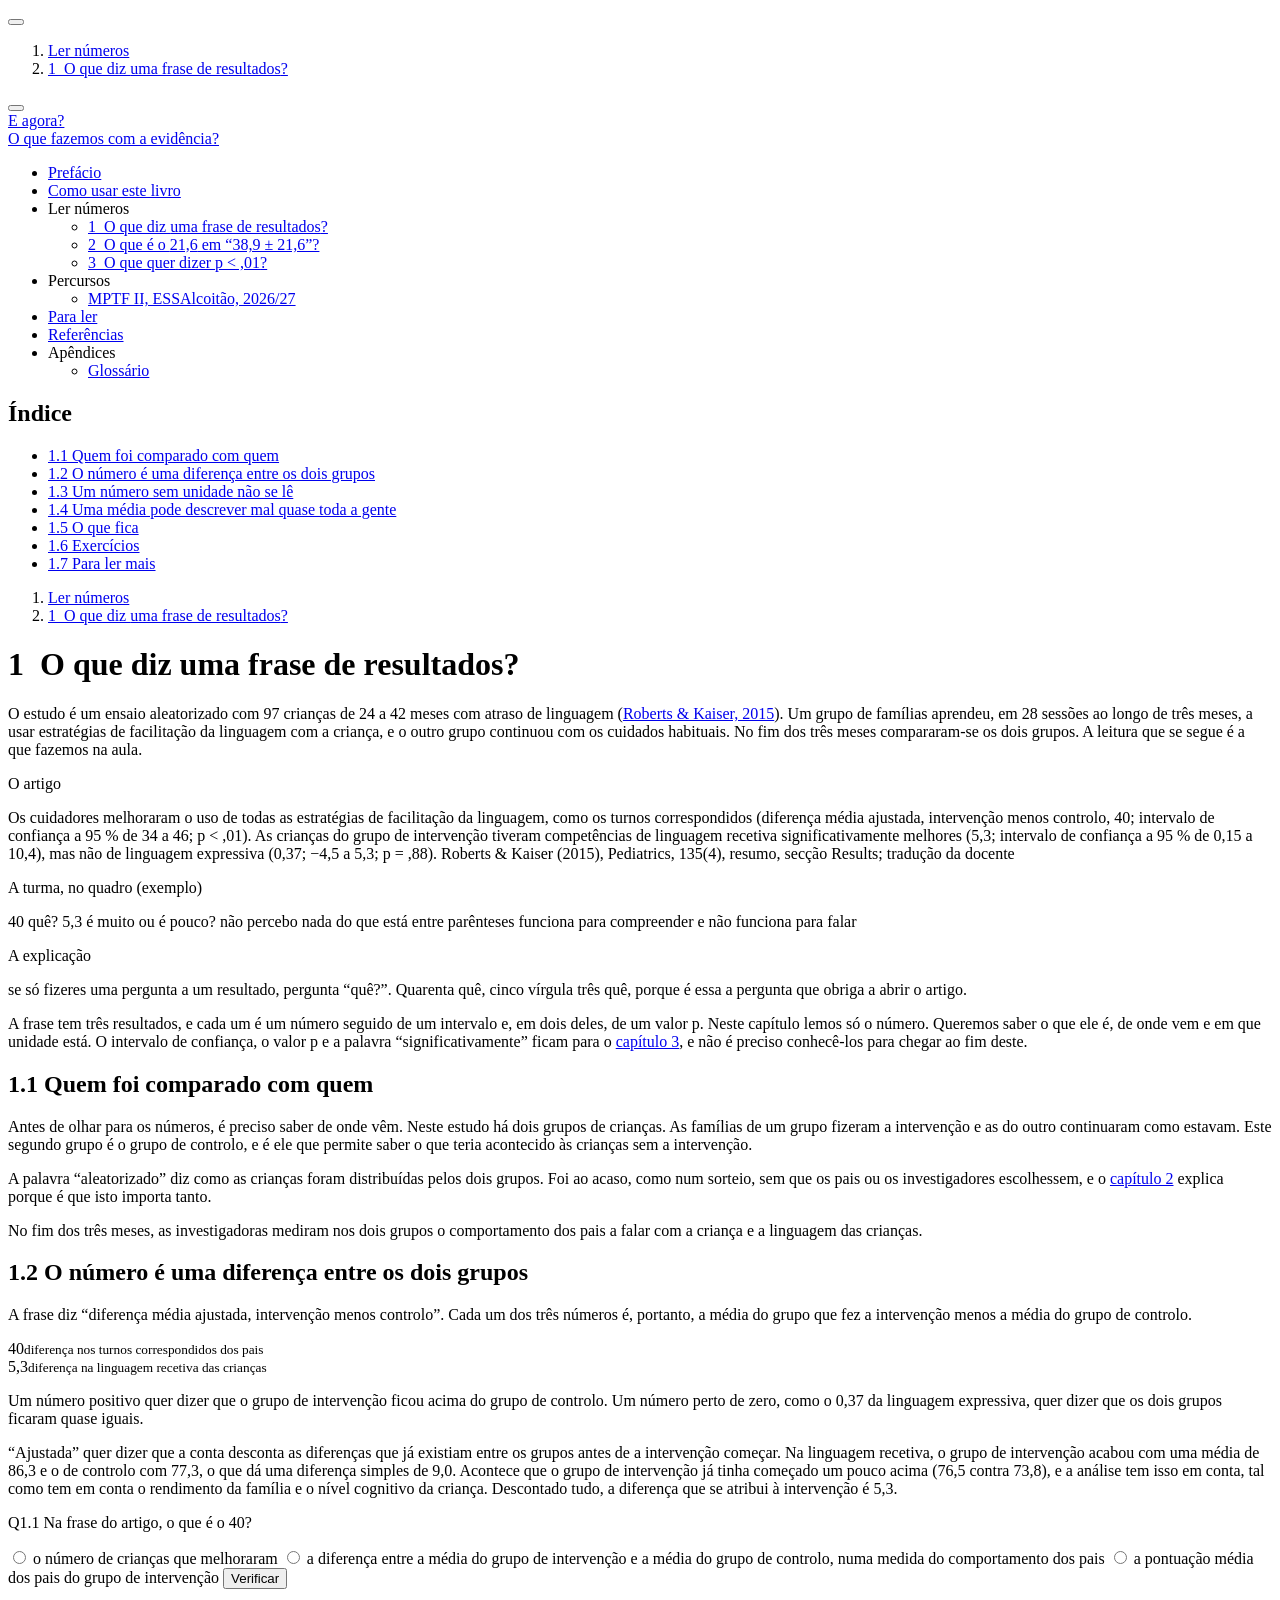
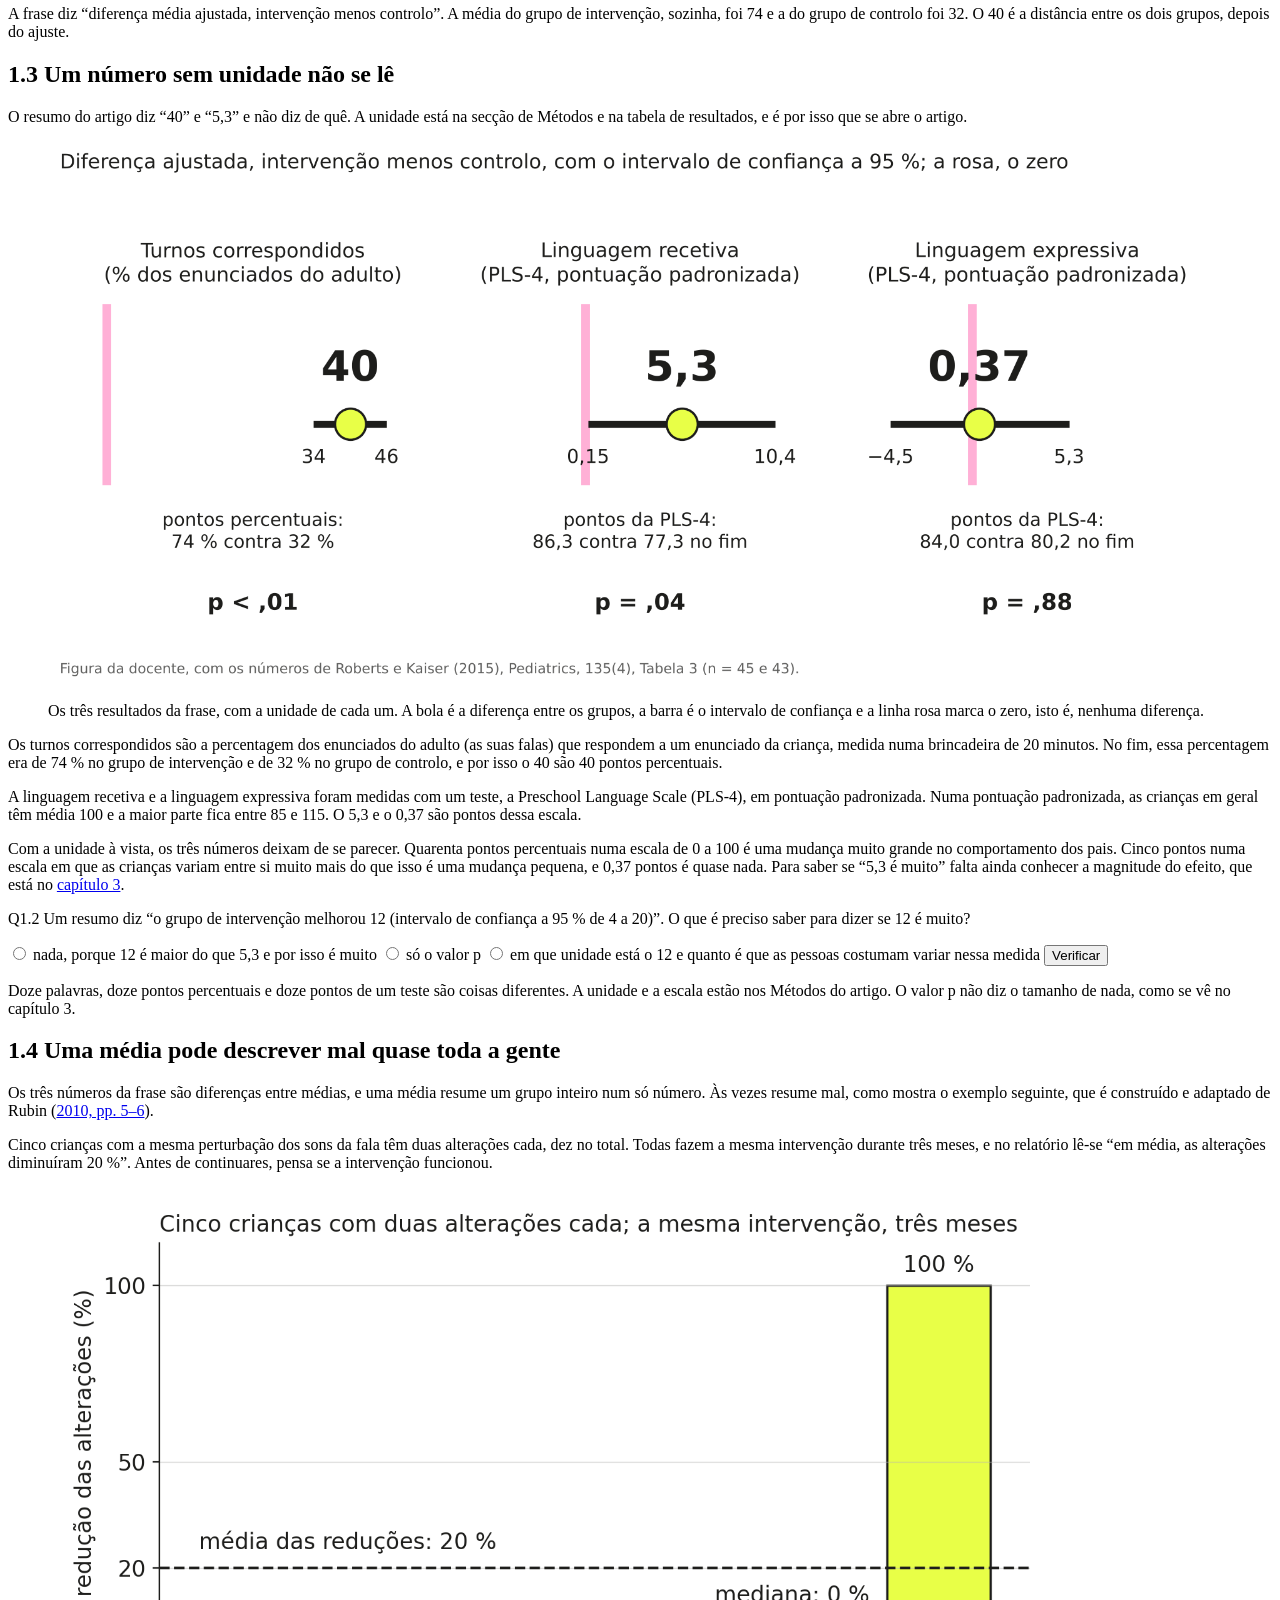
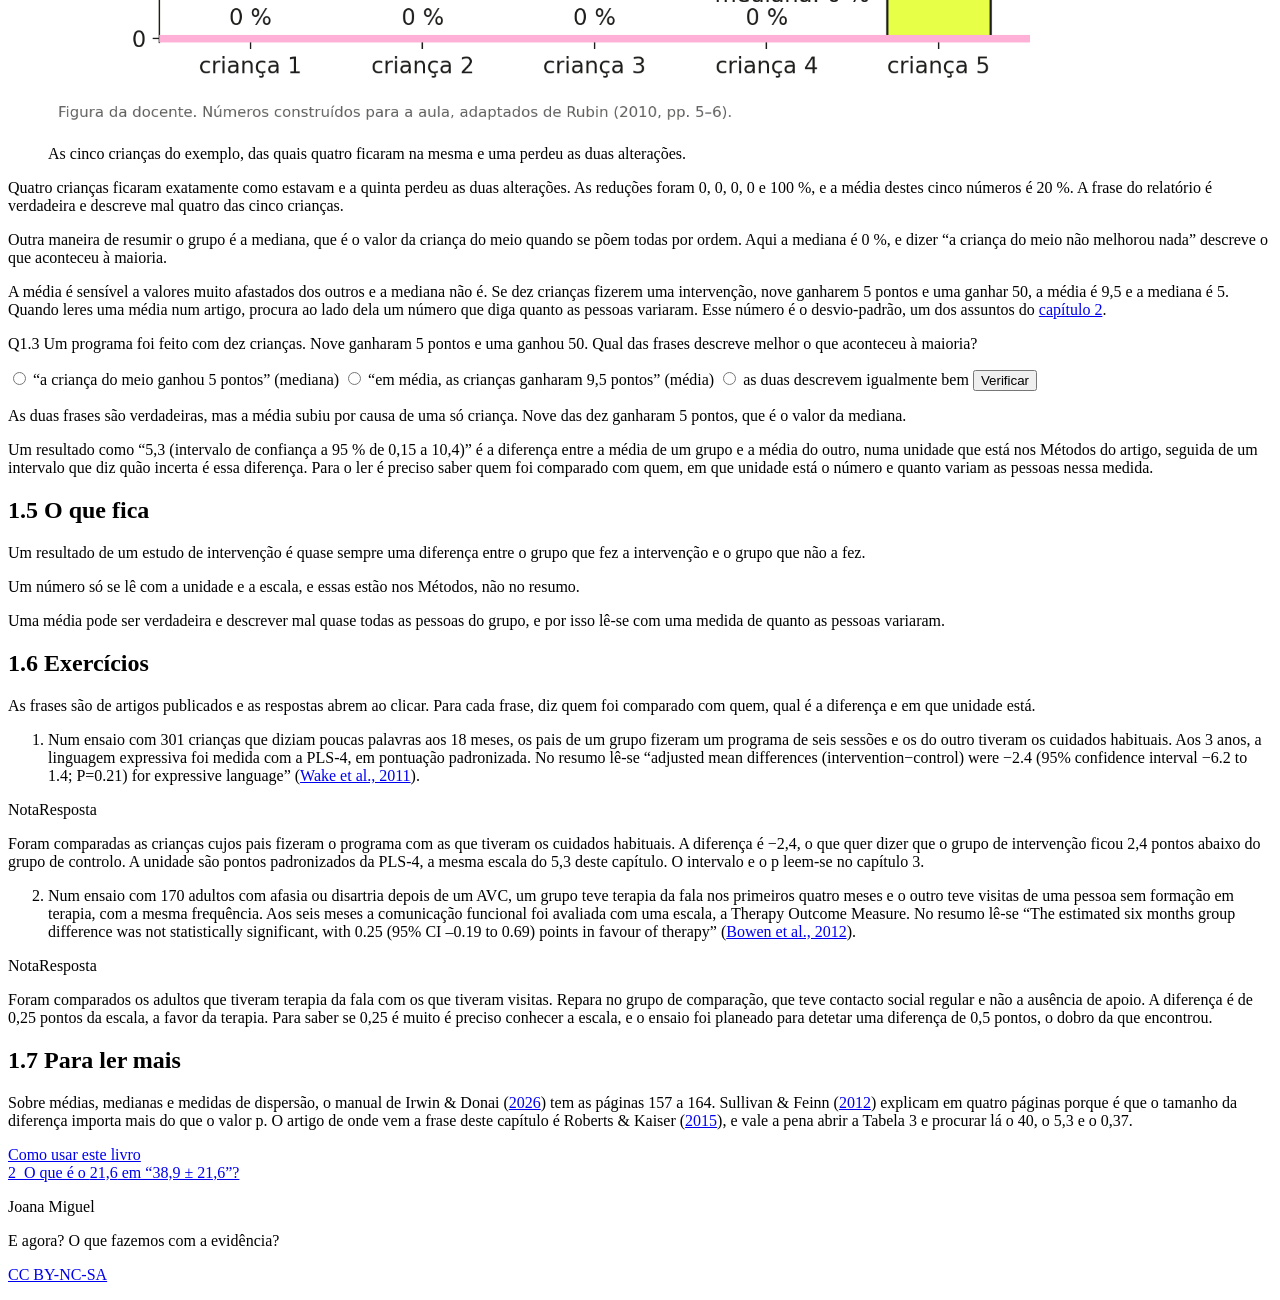
==== commit 384a323a: "Built site for gh-pages" ====
--- a/01-ler-um-resultado.html
+++ b/01-ler-um-resultado.html
@@ -445,7 +445,7 @@
 </header>
 
 
-<p>O estudo é um ensaio aleatorizado com 97 crianças de 24 a 42 meses com atraso de linguagem <span class="citation" data-cites="roberts2015">(<a href="referencias.html#ref-roberts2015" role="doc-biblioref">Roberts &amp; Kaiser, 2015</a>)</span>. Um grupo de famílias aprendeu, em 28 sessões ao longo de três meses, a usar estratégias de facilitação da linguagem com a criança; o outro grupo continuou com os cuidados habituais. No fim dos três meses compararam-se os dois grupos. A leitura que se segue é a que fazemos na aula.</p>
+<p>O estudo é um ensaio aleatorizado com 97 crianças de 24 a 42 meses com atraso de linguagem <span class="citation" data-cites="roberts2015">(<a href="referencias.html#ref-roberts2015" role="doc-biblioref">Roberts &amp; Kaiser, 2015</a>)</span>. Um grupo de famílias aprendeu, em 28 sessões ao longo de três meses, a usar estratégias de facilitação da linguagem com a criança, e o outro grupo continuou com os cuidados habituais. No fim dos três meses compararam-se os dois grupos. A leitura que se segue é a que fazemos na aula.</p>
 <div class="fio">
 <div class="msg">
 <div class="quem">
@@ -466,20 +466,20 @@
 A explicação
 </div>
 <div class="jm">
-<p>se só fizeres uma pergunta a um resultado, faz esta: quê? Quarenta quê, cinco vírgula três quê. É a pergunta que obriga a abrir o artigo.</p>
-</div>
-<p>A frase tem três resultados, e os três têm a mesma forma: um número, um intervalo e, em dois deles, um valor p.&nbsp;Neste capítulo lemos só o número: o que é, de onde vem e em que unidade está. O intervalo de confiança, o valor p e a palavra “significativamente” são o assunto do <a href="./03-o-valor-p.html">capítulo 3</a>, e não é preciso sabê-los para chegar ao fim deste.</p>
+<p>se só fizeres uma pergunta a um resultado, pergunta “quê?”. Quarenta quê, cinco vírgula três quê, porque é essa a pergunta que obriga a abrir o artigo.</p>
+</div>
+<p>A frase tem três resultados, e cada um é um número seguido de um intervalo e, em dois deles, de um valor p.&nbsp;Neste capítulo lemos só o número. Queremos saber o que ele é, de onde vem e em que unidade está. O intervalo de confiança, o valor p e a palavra “significativamente” ficam para o <a href="./03-o-valor-p.html">capítulo 3</a>, e não é preciso conhecê-los para chegar ao fim deste.</p>
 </div>
 </div>
 <section id="quem-foi-comparado-com-quem" class="level2" data-number="1.1">
 <h2 data-number="1.1" class="anchored" data-anchor-id="quem-foi-comparado-com-quem"><span class="header-section-number">1.1</span> Quem foi comparado com quem</h2>
-<p>Antes de olhar para os números, é preciso saber de onde vêm. Neste estudo há dois grupos de crianças. As famílias de um grupo fizeram a intervenção; as do outro continuaram como estavam. A este segundo grupo chama-se grupo de controlo, e é ele que permite saber o que teria acontecido às crianças sem a intervenção.</p>
-<p>“Aleatorizado” diz como as crianças foram distribuídas pelos dois grupos: ao acaso, como num sorteio, sem que os pais ou os investigadores escolhessem. O <a href="./02-descrever-e-desconfiar.html">capítulo 2</a> explica porque é que isto importa tanto.</p>
-<p>No fim dos três meses, as investigadoras mediram as mesmas coisas nos dois grupos: o comportamento dos pais a falar com a criança e a linguagem das crianças.</p>
+<p>Antes de olhar para os números, é preciso saber de onde vêm. Neste estudo há dois grupos de crianças. As famílias de um grupo fizeram a intervenção e as do outro continuaram como estavam. Este segundo grupo é o grupo de controlo, e é ele que permite saber o que teria acontecido às crianças sem a intervenção.</p>
+<p>A palavra “aleatorizado” diz como as crianças foram distribuídas pelos dois grupos. Foi ao acaso, como num sorteio, sem que os pais ou os investigadores escolhessem, e o <a href="./02-descrever-e-desconfiar.html">capítulo 2</a> explica porque é que isto importa tanto.</p>
+<p>No fim dos três meses, as investigadoras mediram nos dois grupos o comportamento dos pais a falar com a criança e a linguagem das crianças.</p>
 </section>
 <section id="o-número-é-uma-diferença-entre-os-dois-grupos" class="level2" data-number="1.2">
 <h2 data-number="1.2" class="anchored" data-anchor-id="o-número-é-uma-diferença-entre-os-dois-grupos"><span class="header-section-number">1.2</span> O número é uma diferença entre os dois grupos</h2>
-<p>A frase diz “diferença média ajustada, intervenção menos controlo”. Cada um dos três números é isso: a média do grupo que fez a intervenção, menos a média do grupo de controlo.</p>
+<p>A frase diz “diferença média ajustada, intervenção menos controlo”. Cada um dos três números é, portanto, a média do grupo que fez a intervenção menos a média do grupo de controlo.</p>
 <div class="nums">
 <div class="num">
 40<small>diferença nos turnos correspondidos dos pais</small>
@@ -489,14 +489,14 @@
 </div>
 </div>
 <p>Um número positivo quer dizer que o grupo de intervenção ficou acima do grupo de controlo. Um número perto de zero, como o 0,37 da linguagem expressiva, quer dizer que os dois grupos ficaram quase iguais.</p>
-<p>“Ajustada” quer dizer que a conta desconta as diferenças que já existiam entre os grupos antes de a intervenção começar. Na linguagem recetiva, o grupo de intervenção acabou com uma média de 86,3 e o de controlo com 77,3. A diferença simples é 9,0. Mas o grupo de intervenção já tinha começado um pouco acima (76,5 contra 73,8), e a análise tem isso em conta, e também o rendimento da família e o nível cognitivo da criança. Descontado tudo, a diferença que se atribui à intervenção é 5,3.</p>
+<p>“Ajustada” quer dizer que a conta desconta as diferenças que já existiam entre os grupos antes de a intervenção começar. Na linguagem recetiva, o grupo de intervenção acabou com uma média de 86,3 e o de controlo com 77,3, o que dá uma diferença simples de 9,0. Acontece que o grupo de intervenção já tinha começado um pouco acima (76,5 contra 73,8), e a análise tem isso em conta, tal como tem em conta o rendimento da família e o nível cognitivo da criança. Descontado tudo, a diferença que se atribui à intervenção é 5,3.</p>
 <div class="quiz" data-certa="2">
 <p class="enunciado">
 Q1.1 Na frase do artigo, o que é o 40?
 </p>
 <label><input type="radio" name="q11" value="1"> o número de crianças que melhoraram</label> <label><input type="radio" name="q11" value="2"> a diferença entre a média do grupo de intervenção e a média do grupo de controlo, numa medida do comportamento dos pais</label> <label><input type="radio" name="q11" value="3"> a pontuação média dos pais do grupo de intervenção</label> <button type="button">Verificar</button> <span class="resultado"></span>
 <p class="explicacao">
-A frase diz “diferença média ajustada, intervenção menos controlo”. A média do grupo de intervenção, sozinha, foi 74; a do grupo de controlo foi 32. O 40 é a distância entre os dois grupos, depois do ajuste.
+A frase diz “diferença média ajustada, intervenção menos controlo”. A média do grupo de intervenção, sozinha, foi 74 e a do grupo de controlo foi 32. O 40 é a distância entre os dois grupos, depois do ajuste.
 </p>
 </div>
 </section>
@@ -505,18 +505,18 @@
 <p>O resumo do artigo diz “40” e “5,3” e não diz de quê. A unidade está na secção de Métodos e na tabela de resultados, e é por isso que se abre o artigo.</p>
 <div class="quarto-figure quarto-figure-center">
 <figure class="figure">
-<p><a href="imagens/01-tres-resultados.png" class="lightbox" data-gallery="quarto-lightbox-gallery-1" title="Os três resultados da frase, com a unidade de cada um. A bola é a diferença entre os grupos; a barra é o intervalo de confiança; a linha rosa marca o zero, isto é, nenhuma diferença."><img src="imagens/01-tres-resultados.png" class="img-fluid figure-img" style="width:100.0%" alt="Três painéis lado a lado. Turnos correspondidos: diferença de 40 pontos percentuais, intervalo de 34 a 46, longe do zero. Linguagem recetiva: diferença de 5,3 pontos, intervalo de 0,15 a 10,4, encostado ao zero. Linguagem expressiva: diferença de 0,37 pontos, intervalo de −4,5 a 5,3, com o zero lá dentro."></a></p>
-<figcaption>Os três resultados da frase, com a unidade de cada um. A bola é a diferença entre os grupos; a barra é o intervalo de confiança; a linha rosa marca o zero, isto é, nenhuma diferença.</figcaption>
+<p><a href="imagens/01-tres-resultados.png" class="lightbox" data-gallery="quarto-lightbox-gallery-1" title="Os três resultados da frase, com a unidade de cada um. A bola é a diferença entre os grupos, a barra é o intervalo de confiança e a linha rosa marca o zero, isto é, nenhuma diferença."><img src="imagens/01-tres-resultados.png" class="img-fluid figure-img" style="width:100.0%" alt="Três painéis lado a lado. Nos turnos correspondidos, a diferença é de 40 pontos percentuais, com intervalo de 34 a 46, longe do zero. Na linguagem recetiva, a diferença é de 5,3 pontos, com intervalo de 0,15 a 10,4, muito perto do zero. Na linguagem expressiva, a diferença é de 0,37 pontos, com intervalo de −4,5 a 5,3, que tem o zero lá dentro."></a></p>
+<figcaption>Os três resultados da frase, com a unidade de cada um. A bola é a diferença entre os grupos, a barra é o intervalo de confiança e a linha rosa marca o zero, isto é, nenhuma diferença.</figcaption>
 </figure>
 </div>
-<p>Os turnos correspondidos são a percentagem das falas do adulto que respondem a uma fala da criança, medida numa brincadeira de 20 minutos. No fim, essa percentagem era de 74 % no grupo de intervenção e de 32 % no grupo de controlo. O 40 são 40 pontos percentuais.</p>
+<p>Os turnos correspondidos são a percentagem dos enunciados do adulto (as suas falas) que respondem a um enunciado da criança, medida numa brincadeira de 20 minutos. No fim, essa percentagem era de 74 % no grupo de intervenção e de 32 % no grupo de controlo, e por isso o 40 são 40 pontos percentuais.</p>
 <p>A linguagem recetiva e a linguagem expressiva foram medidas com um teste, a Preschool Language Scale (PLS-4), em pontuação padronizada. Numa pontuação padronizada, as crianças em geral têm média 100 e a maior parte fica entre 85 e 115. O 5,3 e o 0,37 são pontos dessa escala.</p>
-<p>Com a unidade à vista, os três números deixam de se parecer. Quarenta pontos percentuais numa escala de 0 a 100 é uma mudança muito grande no comportamento dos pais. Cinco pontos numa escala em que as crianças variam entre si muito mais do que isso é uma mudança pequena. E 0,37 pontos é quase nada. Saber se “5,3 é muito” pede mais uma ideia, o tamanho do efeito, que está no <a href="./03-o-valor-p.html">capítulo 3</a>.</p>
+<p>Com a unidade à vista, os três números deixam de se parecer. Quarenta pontos percentuais numa escala de 0 a 100 é uma mudança muito grande no comportamento dos pais. Cinco pontos numa escala em que as crianças variam entre si muito mais do que isso é uma mudança pequena, e 0,37 pontos é quase nada. Para saber se “5,3 é muito” falta ainda conhecer a magnitude do efeito, que está no <a href="./03-o-valor-p.html">capítulo 3</a>.</p>
 <div class="quiz" data-certa="3">
 <p class="enunciado">
-Q1.2 Um resumo diz: “o grupo de intervenção melhorou 12 (intervalo de confiança a 95 % de 4 a 20)”. O que é preciso saber para dizer se 12 é muito?
+Q1.2 Um resumo diz “o grupo de intervenção melhorou 12 (intervalo de confiança a 95 % de 4 a 20)”. O que é preciso saber para dizer se 12 é muito?
 </p>
-<label><input type="radio" name="q12" value="1"> nada; 12 é maior do que 5,3, logo é muito</label> <label><input type="radio" name="q12" value="2"> só o valor p</label> <label><input type="radio" name="q12" value="3"> em que unidade está o 12 e quanto é que as pessoas costumam variar nessa medida</label> <button type="button">Verificar</button> <span class="resultado"></span>
+<label><input type="radio" name="q12" value="1"> nada, porque 12 é maior do que 5,3 e por isso é muito</label> <label><input type="radio" name="q12" value="2"> só o valor p</label> <label><input type="radio" name="q12" value="3"> em que unidade está o 12 e quanto é que as pessoas costumam variar nessa medida</label> <button type="button">Verificar</button> <span class="resultado"></span>
 <p class="explicacao">
 Doze palavras, doze pontos percentuais e doze pontos de um teste são coisas diferentes. A unidade e a escala estão nos Métodos do artigo. O valor p não diz o tamanho de nada, como se vê no capítulo 3.
 </p>
@@ -524,24 +524,24 @@
 </section>
 <section id="uma-média-pode-descrever-mal-quase-toda-a-gente" class="level2" data-number="1.4">
 <h2 data-number="1.4" class="anchored" data-anchor-id="uma-média-pode-descrever-mal-quase-toda-a-gente"><span class="header-section-number">1.4</span> Uma média pode descrever mal quase toda a gente</h2>
-<p>Os três números da frase são diferenças entre médias, e uma média resume um grupo inteiro num só número. Às vezes resume mal. O exemplo seguinte é construído, adaptado de <span class="citation" data-cites="rubin2010">Rubin (<a href="referencias.html#ref-rubin2010" role="doc-biblioref">2010, pp. 5–6</a>)</span>.</p>
-<p>Cinco crianças com a mesma perturbação dos sons da fala têm duas alterações cada, dez no total. Todas fazem a mesma intervenção durante três meses. O relatório diz: “em média, as alterações diminuíram 20 %”. Antes de continuares, decide: a intervenção funcionou?</p>
+<p>Os três números da frase são diferenças entre médias, e uma média resume um grupo inteiro num só número. Às vezes resume mal, como mostra o exemplo seguinte, que é construído e adaptado de <span class="citation" data-cites="rubin2010">Rubin (<a href="referencias.html#ref-rubin2010" role="doc-biblioref">2010, pp. 5–6</a>)</span>.</p>
+<p>Cinco crianças com a mesma perturbação dos sons da fala têm duas alterações cada, dez no total. Todas fazem a mesma intervenção durante três meses, e no relatório lê-se “em média, as alterações diminuíram 20 %”. Antes de continuares, pensa se a intervenção funcionou.</p>
 <div class="quarto-figure quarto-figure-center">
 <figure class="figure">
-<p><a href="imagens/01-cinco-criancas.png" class="lightbox" data-gallery="quarto-lightbox-gallery-2" title="As cinco crianças do exemplo. Quatro ficaram na mesma; uma perdeu as duas alterações."><img src="imagens/01-cinco-criancas.png" class="img-fluid figure-img" style="width:85.0%" alt="Gráfico de barras com cinco crianças. Quatro têm redução de 0 por cento e uma tem redução de 100 por cento. A média das reduções é 20 por cento e a mediana é 0 por cento."></a></p>
-<figcaption>As cinco crianças do exemplo. Quatro ficaram na mesma; uma perdeu as duas alterações.</figcaption>
+<p><a href="imagens/01-cinco-criancas.png" class="lightbox" data-gallery="quarto-lightbox-gallery-2" title="As cinco crianças do exemplo, das quais quatro ficaram na mesma e uma perdeu as duas alterações."><img src="imagens/01-cinco-criancas.png" class="img-fluid figure-img" style="width:85.0%" alt="Gráfico de barras com cinco crianças. Quatro têm redução de 0 por cento e uma tem redução de 100 por cento. A média das reduções é 20 por cento e a mediana é 0 por cento."></a></p>
+<figcaption>As cinco crianças do exemplo, das quais quatro ficaram na mesma e uma perdeu as duas alterações.</figcaption>
 </figure>
 </div>
-<p>Quatro crianças ficaram exatamente como estavam. A quinta perdeu as duas alterações. As reduções foram 0, 0, 0, 0 e 100 %, e a média destes cinco números é 20 %. A frase do relatório é verdadeira e descreve mal quatro das cinco crianças.</p>
-<p>Há outra maneira de resumir o grupo: a mediana, que é o valor da criança do meio quando se põem todas por ordem. Aqui a mediana é 0 %. “A criança do meio não melhorou nada” descreve o que aconteceu à maioria.</p>
-<p>A média é sensível a valores muito afastados dos outros; a mediana não. Se dez crianças fizerem uma intervenção, nove ganharem 5 pontos e uma ganhar 50, a média é 9,5 e a mediana é 5. Quando leres uma média num artigo, procura ao lado dela um número que diga quanto as pessoas variaram. Esse número é o desvio-padrão, um dos assuntos do <a href="./02-descrever-e-desconfiar.html">capítulo 2</a>.</p>
+<p>Quatro crianças ficaram exatamente como estavam e a quinta perdeu as duas alterações. As reduções foram 0, 0, 0, 0 e 100 %, e a média destes cinco números é 20 %. A frase do relatório é verdadeira e descreve mal quatro das cinco crianças.</p>
+<p>Outra maneira de resumir o grupo é a mediana, que é o valor da criança do meio quando se põem todas por ordem. Aqui a mediana é 0 %, e dizer “a criança do meio não melhorou nada” descreve o que aconteceu à maioria.</p>
+<p>A média é sensível a valores muito afastados dos outros e a mediana não é. Se dez crianças fizerem uma intervenção, nove ganharem 5 pontos e uma ganhar 50, a média é 9,5 e a mediana é 5. Quando leres uma média num artigo, procura ao lado dela um número que diga quanto as pessoas variaram. Esse número é o desvio-padrão, um dos assuntos do <a href="./02-descrever-e-desconfiar.html">capítulo 2</a>.</p>
 <div class="quiz" data-certa="1">
 <p class="enunciado">
 Q1.3 Um programa foi feito com dez crianças. Nove ganharam 5 pontos e uma ganhou 50. Qual das frases descreve melhor o que aconteceu à maioria?
 </p>
 <label><input type="radio" name="q13" value="1"> “a criança do meio ganhou 5 pontos” (mediana)</label> <label><input type="radio" name="q13" value="2"> “em média, as crianças ganharam 9,5 pontos” (média)</label> <label><input type="radio" name="q13" value="3"> as duas descrevem igualmente bem</label> <button type="button">Verificar</button> <span class="resultado"></span>
 <p class="explicacao">
-As duas frases são verdadeiras. A média subiu por causa de uma criança; nove das dez ganharam 5 pontos, que é o valor da mediana.
+As duas frases são verdadeiras, mas a média subiu por causa de uma só criança. Nove das dez ganharam 5 pontos, que é o valor da mediana.
 </p>
 </div>
 <div class="def">
@@ -550,15 +550,15 @@
 </section>
 <section id="o-que-fica" class="level2" data-number="1.5">
 <h2 data-number="1.5" class="anchored" data-anchor-id="o-que-fica"><span class="header-section-number">1.5</span> O que fica</h2>
-<p>Um resultado de um estudo de intervenção é quase sempre uma diferença entre dois grupos: o que fez a intervenção e o que não fez.</p>
+<p>Um resultado de um estudo de intervenção é quase sempre uma diferença entre o grupo que fez a intervenção e o grupo que não a fez.</p>
 <p>Um número só se lê com a unidade e a escala, e essas estão nos Métodos, não no resumo.</p>
-<p>Uma média pode ser verdadeira e descrever mal quase todas as pessoas do grupo; por isso se lê com uma medida de quanto as pessoas variaram.</p>
+<p>Uma média pode ser verdadeira e descrever mal quase todas as pessoas do grupo, e por isso lê-se com uma medida de quanto as pessoas variaram.</p>
 </section>
 <section id="exercícios" class="level2" data-number="1.6">
 <h2 data-number="1.6" class="anchored" data-anchor-id="exercícios"><span class="header-section-number">1.6</span> Exercícios</h2>
-<p>As frases são de artigos publicados. Para cada uma, responde: quem foi comparado com quem, qual é a diferença, e em que unidade está. As respostas abrem ao clicar.</p>
+<p>As frases são de artigos publicados e as respostas abrem ao clicar. Para cada frase, diz quem foi comparado com quem, qual é a diferença e em que unidade está.</p>
 <ol type="1">
-<li>Num ensaio com 301 crianças que diziam poucas palavras aos 18 meses, os pais de um grupo fizeram um programa de seis sessões e os do outro tiveram os cuidados habituais. Aos 3 anos, a linguagem expressiva foi medida com a PLS-4, em pontuação padronizada. O resumo diz: “adjusted mean differences (intervention−control) were −2.4 (95% confidence interval −6.2 to 1.4; P=0.21) for expressive language” <span class="citation" data-cites="wake2011">(<a href="referencias.html#ref-wake2011" role="doc-biblioref">Wake et al., 2011</a>)</span>.</li>
+<li>Num ensaio com 301 crianças que diziam poucas palavras aos 18 meses, os pais de um grupo fizeram um programa de seis sessões e os do outro tiveram os cuidados habituais. Aos 3 anos, a linguagem expressiva foi medida com a PLS-4, em pontuação padronizada. No resumo lê-se “adjusted mean differences (intervention−control) were −2.4 (95% confidence interval −6.2 to 1.4; P=0.21) for expressive language” <span class="citation" data-cites="wake2011">(<a href="referencias.html#ref-wake2011" role="doc-biblioref">Wake et al., 2011</a>)</span>.</li>
 </ol>
 <div class="callout callout-style-default callout-note callout-titled" title="Resposta">
 <div class="callout-header d-flex align-content-center collapsed" data-bs-toggle="collapse" data-bs-target=".callout-1-contents" aria-controls="callout-1" aria-expanded="false" aria-label="Toggle callout">
@@ -572,12 +572,12 @@
 </div>
 <div id="callout-1" class="callout-1-contents callout-collapse collapse">
 <div class="callout-body-container callout-body">
-<p>Foram comparadas as crianças cujos pais fizeram o programa com as que tiveram os cuidados habituais. A diferença é −2,4: o grupo de intervenção ficou 2,4 pontos abaixo do grupo de controlo. A unidade são pontos padronizados da PLS-4, a mesma escala do 5,3 deste capítulo. O intervalo e o p leem-se no capítulo 3.</p>
+<p>Foram comparadas as crianças cujos pais fizeram o programa com as que tiveram os cuidados habituais. A diferença é −2,4, o que quer dizer que o grupo de intervenção ficou 2,4 pontos abaixo do grupo de controlo. A unidade são pontos padronizados da PLS-4, a mesma escala do 5,3 deste capítulo. O intervalo e o p leem-se no capítulo 3.</p>
 </div>
 </div>
 </div>
 <ol start="2" type="1">
-<li>Num ensaio com 170 adultos com afasia ou disartria depois de um AVC, um grupo teve terapia da fala nos primeiros quatro meses e o outro teve visitas de uma pessoa sem formação em terapia, com a mesma frequência. Aos seis meses a comunicação funcional foi avaliada com uma escala, a Therapy Outcome Measure. O resumo diz: “The estimated six months group difference was not statistically significant, with 0.25 (95% CI –0.19 to 0.69) points in favour of therapy” <span class="citation" data-cites="bowen2012">(<a href="referencias.html#ref-bowen2012" role="doc-biblioref">Bowen et al., 2012</a>)</span>.</li>
+<li>Num ensaio com 170 adultos com afasia ou disartria depois de um AVC, um grupo teve terapia da fala nos primeiros quatro meses e o outro teve visitas de uma pessoa sem formação em terapia, com a mesma frequência. Aos seis meses a comunicação funcional foi avaliada com uma escala, a Therapy Outcome Measure. No resumo lê-se “The estimated six months group difference was not statistically significant, with 0.25 (95% CI –0.19 to 0.69) points in favour of therapy” <span class="citation" data-cites="bowen2012">(<a href="referencias.html#ref-bowen2012" role="doc-biblioref">Bowen et al., 2012</a>)</span>.</li>
 </ol>
 <div class="callout callout-style-default callout-note callout-titled" title="Resposta">
 <div class="callout-header d-flex align-content-center collapsed" data-bs-toggle="collapse" data-bs-target=".callout-2-contents" aria-controls="callout-2" aria-expanded="false" aria-label="Toggle callout">
@@ -591,14 +591,14 @@
 </div>
 <div id="callout-2" class="callout-2-contents callout-collapse collapse">
 <div class="callout-body-container callout-body">
-<p>Foram comparados os adultos que tiveram terapia da fala com os que tiveram visitas. Repara no grupo de comparação: teve contacto social regular, e não a ausência de apoio. A diferença é 0,25 pontos da escala, a favor da terapia. Para saber se 0,25 é muito é preciso conhecer a escala; o ensaio foi planeado para conseguir detetar uma diferença de 0,5 pontos, o dobro da que encontrou.</p>
+<p>Foram comparados os adultos que tiveram terapia da fala com os que tiveram visitas. Repara no grupo de comparação, que teve contacto social regular e não a ausência de apoio. A diferença é de 0,25 pontos da escala, a favor da terapia. Para saber se 0,25 é muito é preciso conhecer a escala, e o ensaio foi planeado para detetar uma diferença de 0,5 pontos, o dobro da que encontrou.</p>
 </div>
 </div>
 </div>
 </section>
 <section id="para-ler-mais" class="level2" data-number="1.7">
 <h2 data-number="1.7" class="anchored" data-anchor-id="para-ler-mais"><span class="header-section-number">1.7</span> Para ler mais</h2>
-<p><span class="citation" data-cites="irwin2026">Irwin &amp; Donai (<a href="referencias.html#ref-irwin2026" role="doc-biblioref">2026</a>)</span>, pp.&nbsp;157–164, sobre médias, medianas e medidas de dispersão. <span class="citation" data-cites="sullivan2012">Sullivan &amp; Feinn (<a href="referencias.html#ref-sullivan2012" role="doc-biblioref">2012</a>)</span> explicam em quatro páginas porque é que o tamanho da diferença importa mais do que o valor p.&nbsp;O artigo de onde vem a frase deste capítulo é <span class="citation" data-cites="roberts2015">Roberts &amp; Kaiser (<a href="referencias.html#ref-roberts2015" role="doc-biblioref">2015</a>)</span>; vale a pena abrir a Tabela 3 e procurar lá o 40, o 5,3 e o 0,37.</p>
+<p>Sobre médias, medianas e medidas de dispersão, o manual de <span class="citation" data-cites="irwin2026">Irwin &amp; Donai (<a href="referencias.html#ref-irwin2026" role="doc-biblioref">2026</a>)</span> tem as páginas 157 a 164. <span class="citation" data-cites="sullivan2012">Sullivan &amp; Feinn (<a href="referencias.html#ref-sullivan2012" role="doc-biblioref">2012</a>)</span> explicam em quatro páginas porque é que o tamanho da diferença importa mais do que o valor p.&nbsp;O artigo de onde vem a frase deste capítulo é <span class="citation" data-cites="roberts2015">Roberts &amp; Kaiser (<a href="referencias.html#ref-roberts2015" role="doc-biblioref">2015</a>)</span>, e vale a pena abrir a Tabela 3 e procurar lá o 40, o 5,3 e o 0,37.</p>
 
 
 <div id="refs" class="references csl-bib-body hanging-indent" data-entry-spacing="0" data-line-spacing="2" role="list" style="display: none">
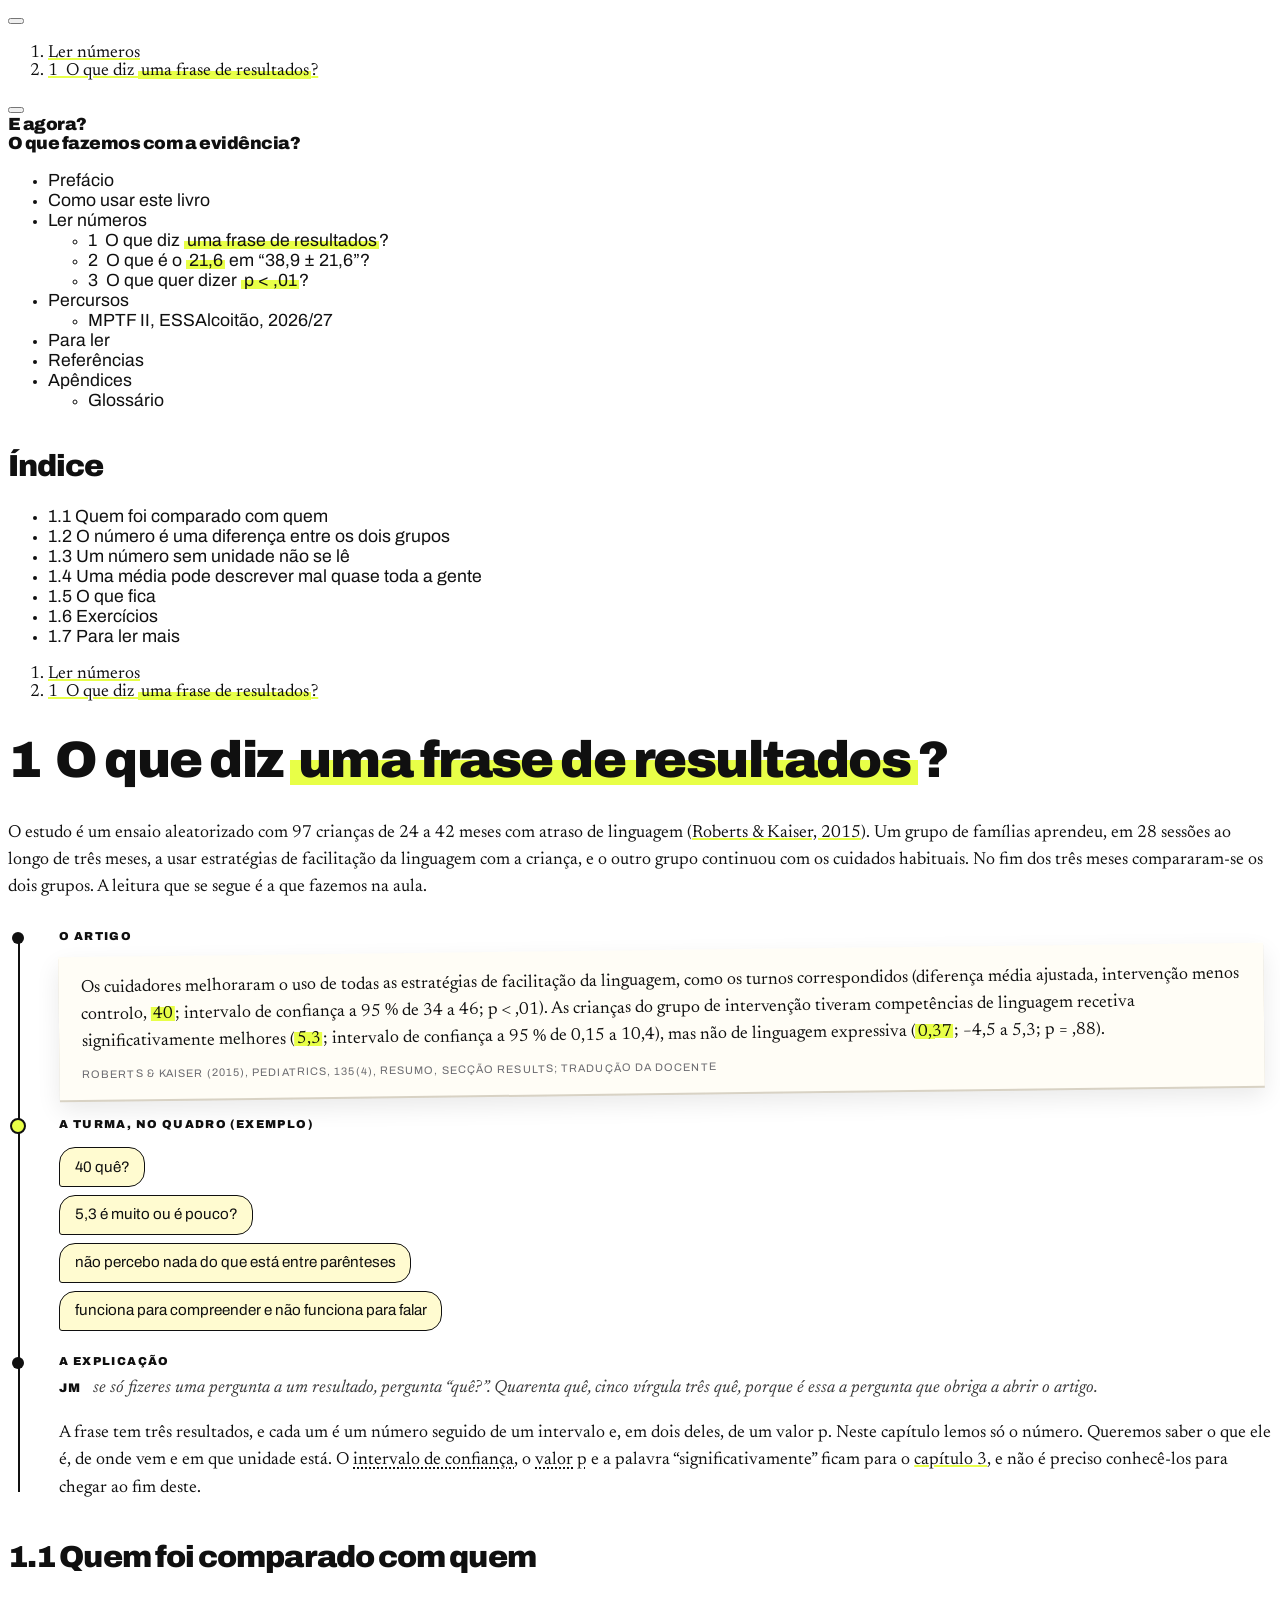
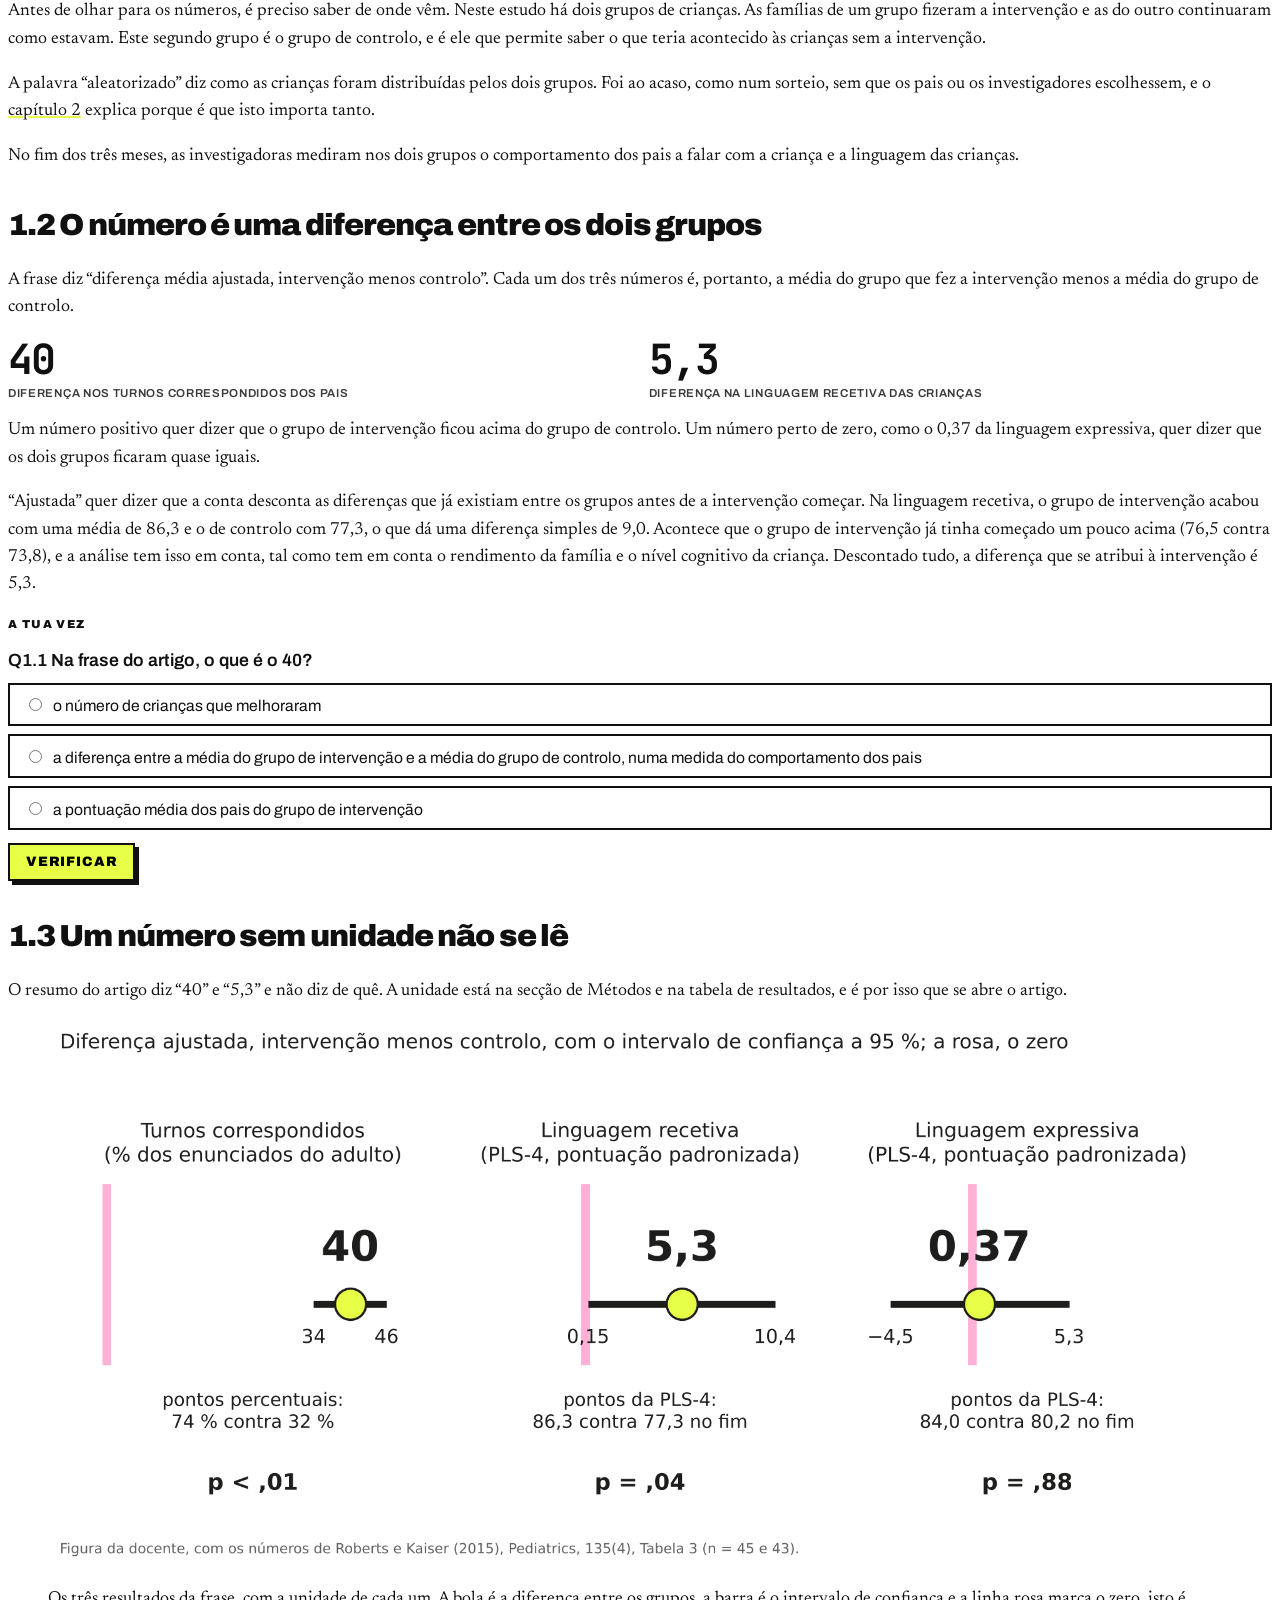
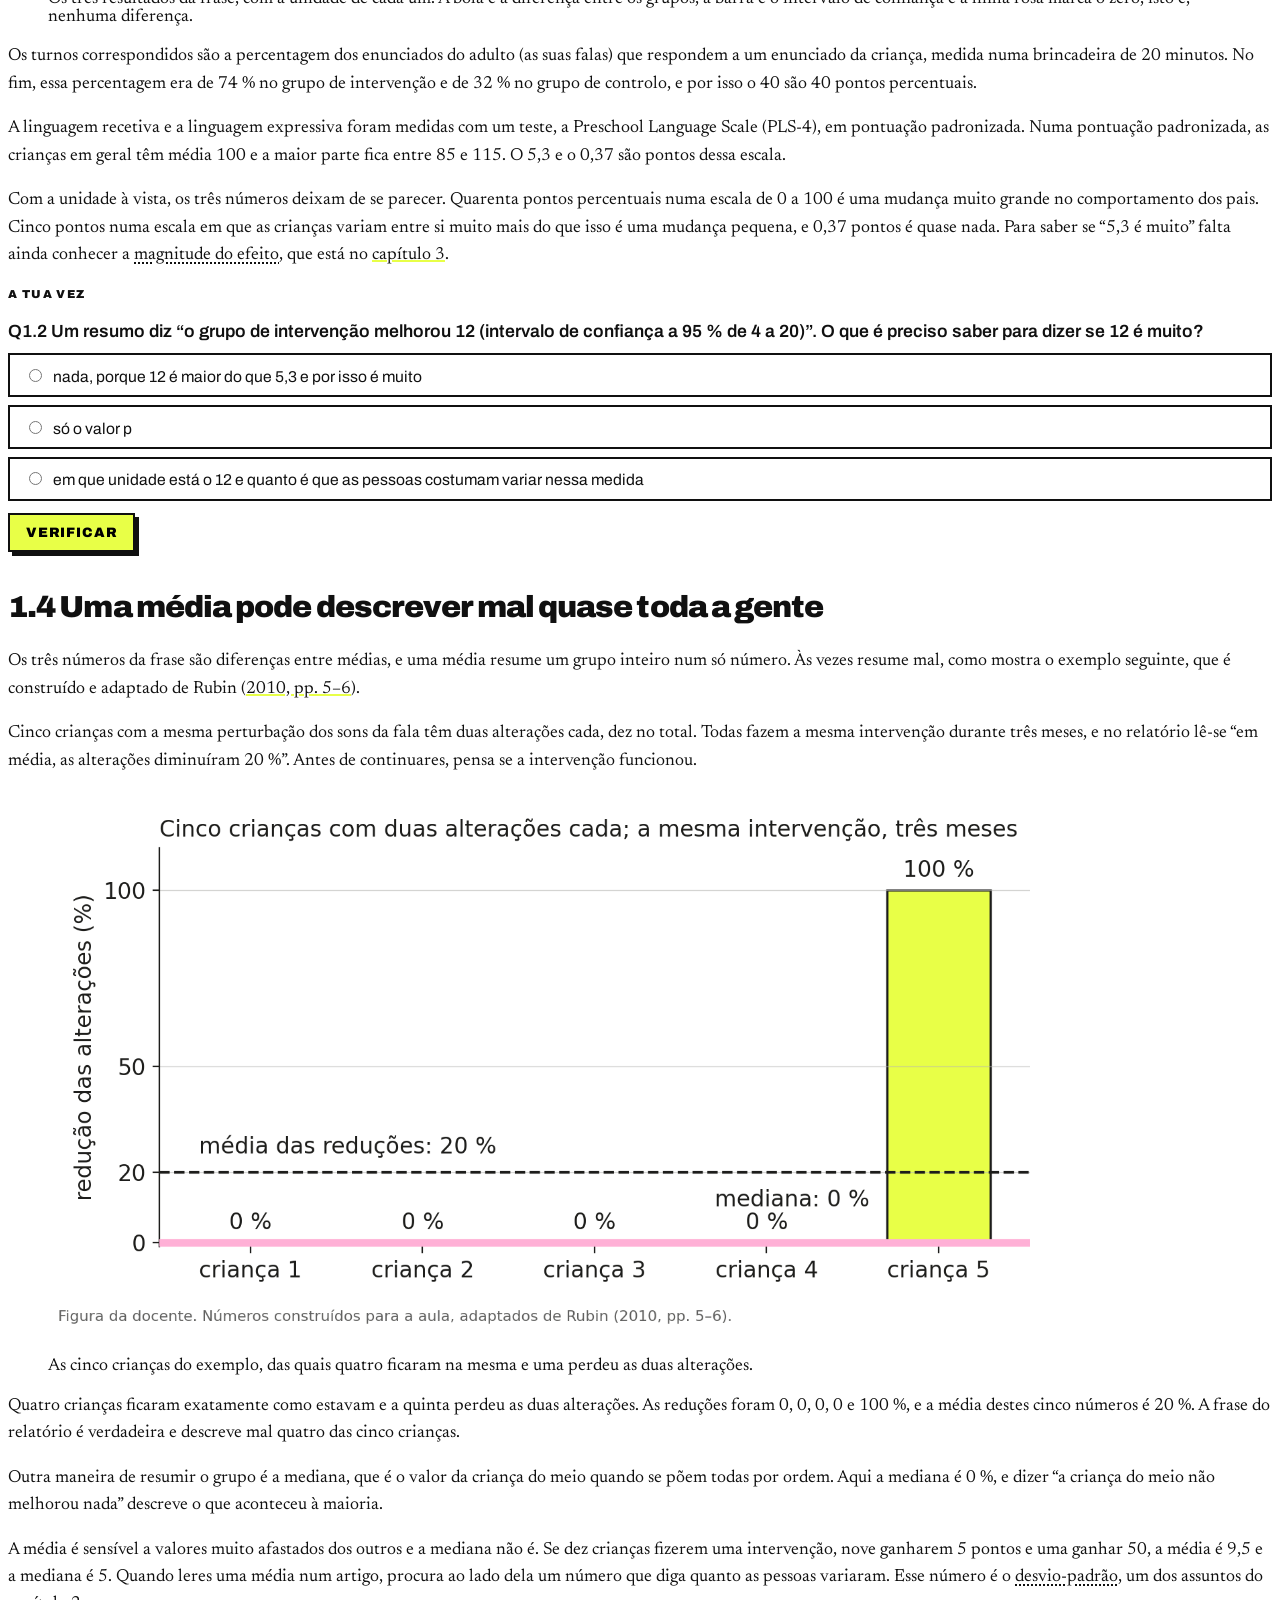
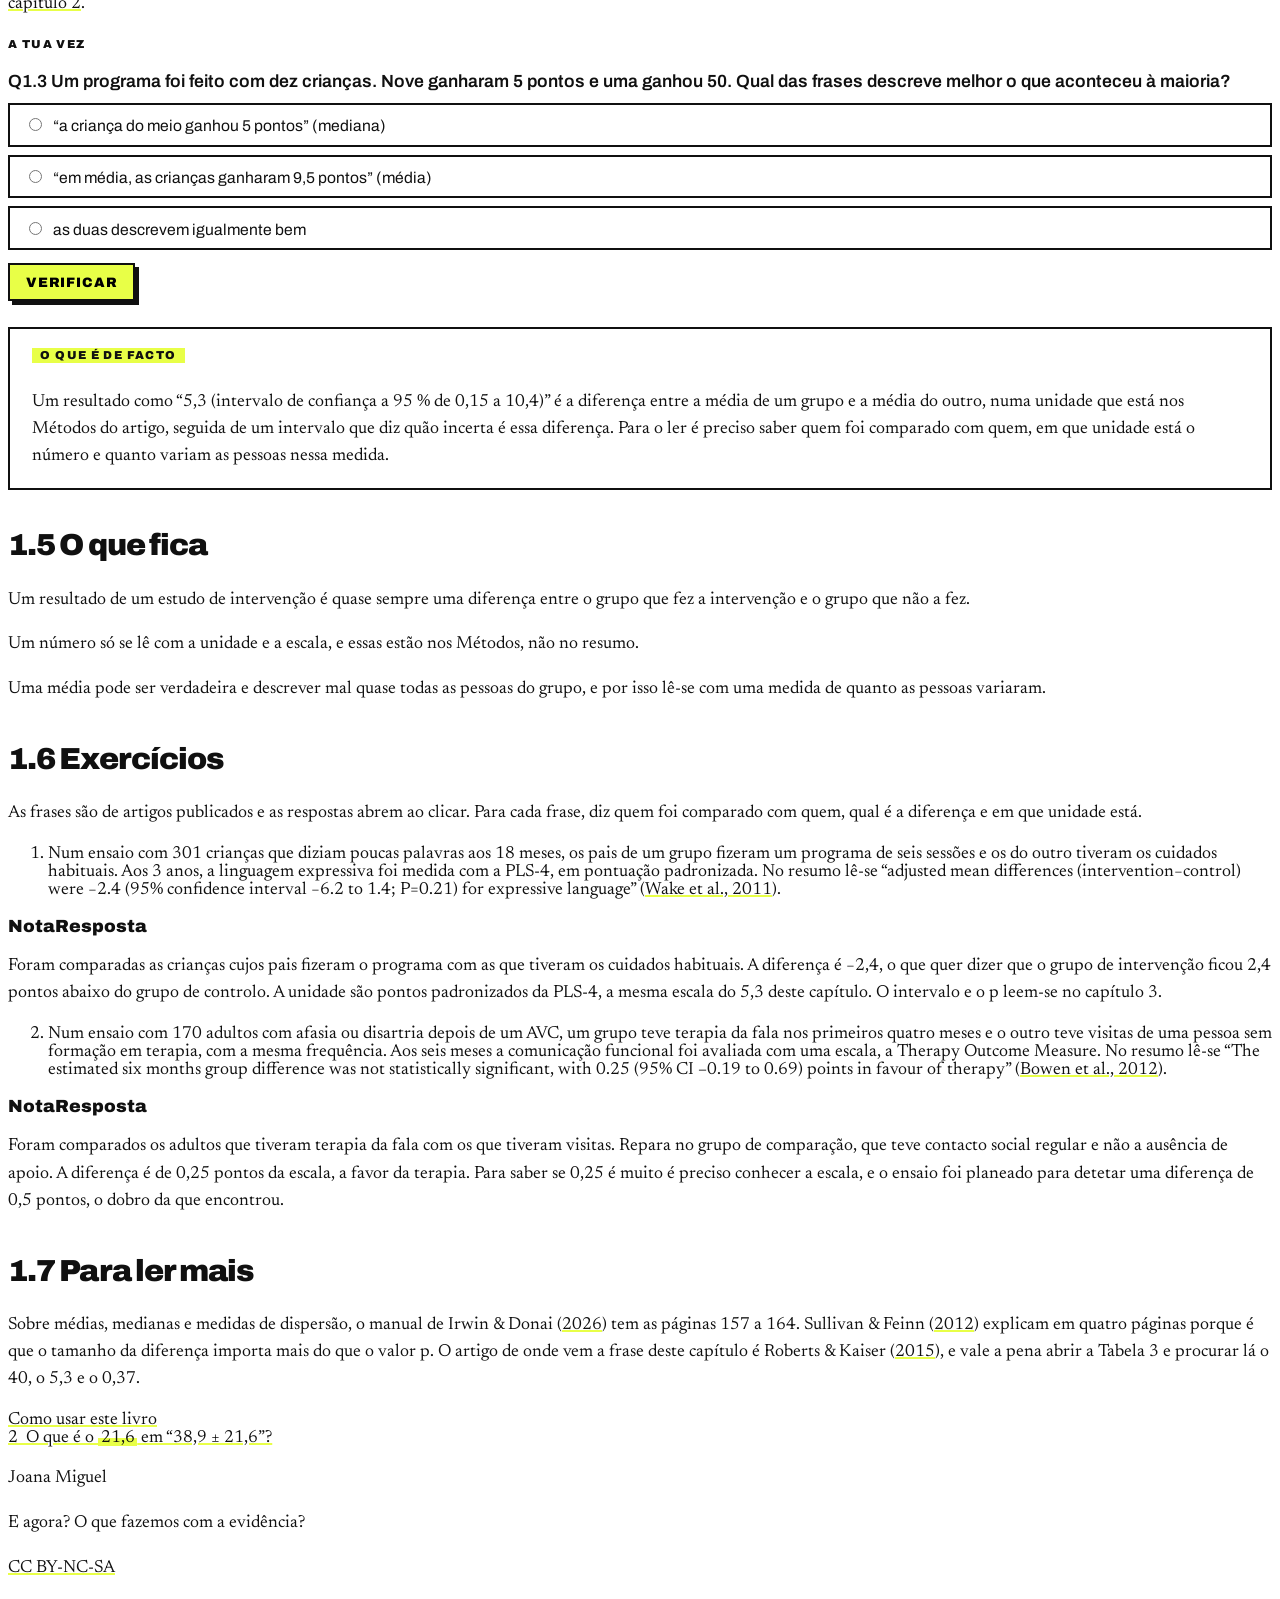
==== commit 922abc07: "Built site for gh-pages" ====
--- a/01-ler-um-resultado.html
+++ b/01-ler-um-resultado.html
@@ -2,7 +2,7 @@
 <html xmlns="http://www.w3.org/1999/xhtml" lang="pt-PT" xml:lang="pt-PT"><head>
 
 <meta charset="utf-8">
-<meta name="generator" content="quarto-1.10.18">
+<meta name="generator" content="quarto-1.10.19">
 
 <meta name="viewport" content="width=device-width, initial-scale=1.0, user-scalable=yes">
 
@@ -65,9 +65,9 @@
 <script src="site_libs/quarto-html/tippy.umd.min.js"></script>
 <script src="site_libs/quarto-html/anchor.min.js"></script>
 <link href="site_libs/quarto-html/tippy.css" rel="stylesheet">
-<link href="site_libs/quarto-html/quarto-syntax-highlighting-64a204ab8560d761af7679ceaba22944.css" rel="stylesheet" class="quarto-color-scheme" id="quarto-text-highlighting-styles">
-<link href="site_libs/quarto-html/quarto-syntax-highlighting-dark-b85bc7c33db8c58e0ec93c3465666fed.css" rel="stylesheet" class="quarto-color-scheme quarto-color-alternate" id="quarto-text-highlighting-styles">
-<link href="site_libs/quarto-html/quarto-syntax-highlighting-64a204ab8560d761af7679ceaba22944.css" rel="stylesheet" class="quarto-color-scheme-extra" id="quarto-text-highlighting-styles">
+<link href="site_libs/quarto-html/quarto-syntax-highlighting-bf27225e3a48a9273f3daa8f8e829971.css" rel="stylesheet" class="quarto-color-scheme" id="quarto-text-highlighting-styles">
+<link href="site_libs/quarto-html/quarto-syntax-highlighting-dark-b626d73c4c936ccc3cb08be7d45d1df6.css" rel="stylesheet" class="quarto-color-scheme quarto-color-alternate" id="quarto-text-highlighting-styles">
+<link href="site_libs/quarto-html/quarto-syntax-highlighting-bf27225e3a48a9273f3daa8f8e829971.css" rel="stylesheet" class="quarto-color-scheme-extra" id="quarto-text-highlighting-styles">
 <script src="site_libs/bootstrap/bootstrap.min.js"></script>
 <link href="site_libs/bootstrap/bootstrap-icons.css" rel="stylesheet">
 <link href="site_libs/bootstrap/bootstrap-1e35e26ed42fbdbb4830d98ef92e4168.min.css" rel="stylesheet" append-hash="true" class="quarto-color-scheme" id="quarto-bootstrap" data-mode="light">
@@ -468,7 +468,7 @@
 <div class="jm">
 <p>se só fizeres uma pergunta a um resultado, pergunta “quê?”. Quarenta quê, cinco vírgula três quê, porque é essa a pergunta que obriga a abrir o artigo.</p>
 </div>
-<p>A frase tem três resultados, e cada um é um número seguido de um intervalo e, em dois deles, de um valor p.&nbsp;Neste capítulo lemos só o número. Queremos saber o que ele é, de onde vem e em que unidade está. O intervalo de confiança, o valor p e a palavra “significativamente” ficam para o <a href="./03-o-valor-p.html">capítulo 3</a>, e não é preciso conhecê-los para chegar ao fim deste.</p>
+<p>A frase tem três resultados, e cada um é um número seguido de um intervalo e, em dois deles, de um valor p.&nbsp;Neste capítulo lemos só o número. Queremos saber o que ele é, de onde vem e em que unidade está. O <a href="glossario.html#gl-intervalo-de-confiança" class="termo" data-def="o conjunto dos valores do efeito verdadeiro que são compatíveis com os dados do estudo.">intervalo de confiança</a>, o <a href="glossario.html#gl-valor-p" class="termo" data-def="a frequência com que apareceria uma diferença pelo menos tão grande como a do estudo, se a intervenção não fizesse nada.">valor p</a> e a palavra “significativamente” ficam para o <a href="./03-o-valor-p.html">capítulo 3</a>, e não é preciso conhecê-los para chegar ao fim deste.</p>
 </div>
 </div>
 <section id="quem-foi-comparado-com-quem" class="level2" data-number="1.1">
@@ -511,7 +511,7 @@
 </div>
 <p>Os turnos correspondidos são a percentagem dos enunciados do adulto (as suas falas) que respondem a um enunciado da criança, medida numa brincadeira de 20 minutos. No fim, essa percentagem era de 74 % no grupo de intervenção e de 32 % no grupo de controlo, e por isso o 40 são 40 pontos percentuais.</p>
 <p>A linguagem recetiva e a linguagem expressiva foram medidas com um teste, a Preschool Language Scale (PLS-4), em pontuação padronizada. Numa pontuação padronizada, as crianças em geral têm média 100 e a maior parte fica entre 85 e 115. O 5,3 e o 0,37 são pontos dessa escala.</p>
-<p>Com a unidade à vista, os três números deixam de se parecer. Quarenta pontos percentuais numa escala de 0 a 100 é uma mudança muito grande no comportamento dos pais. Cinco pontos numa escala em que as crianças variam entre si muito mais do que isso é uma mudança pequena, e 0,37 pontos é quase nada. Para saber se “5,3 é muito” falta ainda conhecer a magnitude do efeito, que está no <a href="./03-o-valor-p.html">capítulo 3</a>.</p>
+<p>Com a unidade à vista, os três números deixam de se parecer. Quarenta pontos percentuais numa escala de 0 a 100 é uma mudança muito grande no comportamento dos pais. Cinco pontos numa escala em que as crianças variam entre si muito mais do que isso é uma mudança pequena, e 0,37 pontos é quase nada. Para saber se “5,3 é muito” falta ainda conhecer a <a href="glossario.html#gl-magnitude-do-efeito" class="termo" data-def="o tamanho da diferença entre os grupos, na unidade da medida ou em desvios-padrão. Também se diz tamanho do efeito.">magnitude do efeito</a>, que está no <a href="./03-o-valor-p.html">capítulo 3</a>.</p>
 <div class="quiz" data-certa="3">
 <p class="enunciado">
 Q1.2 Um resumo diz “o grupo de intervenção melhorou 12 (intervalo de confiança a 95 % de 4 a 20)”. O que é preciso saber para dizer se 12 é muito?
@@ -534,7 +534,7 @@
 </div>
 <p>Quatro crianças ficaram exatamente como estavam e a quinta perdeu as duas alterações. As reduções foram 0, 0, 0, 0 e 100 %, e a média destes cinco números é 20 %. A frase do relatório é verdadeira e descreve mal quatro das cinco crianças.</p>
 <p>Outra maneira de resumir o grupo é a mediana, que é o valor da criança do meio quando se põem todas por ordem. Aqui a mediana é 0 %, e dizer “a criança do meio não melhorou nada” descreve o que aconteceu à maioria.</p>
-<p>A média é sensível a valores muito afastados dos outros e a mediana não é. Se dez crianças fizerem uma intervenção, nove ganharem 5 pontos e uma ganhar 50, a média é 9,5 e a mediana é 5. Quando leres uma média num artigo, procura ao lado dela um número que diga quanto as pessoas variaram. Esse número é o desvio-padrão, um dos assuntos do <a href="./02-descrever-e-desconfiar.html">capítulo 2</a>.</p>
+<p>A média é sensível a valores muito afastados dos outros e a mediana não é. Se dez crianças fizerem uma intervenção, nove ganharem 5 pontos e uma ganhar 50, a média é 9,5 e a mediana é 5. Quando leres uma média num artigo, procura ao lado dela um número que diga quanto as pessoas variaram. Esse número é o <a href="glossario.html#gl-desvio-padrão" class="termo" data-def="a distância a que as pessoas costumam estar da média do grupo.">desvio-padrão</a>, um dos assuntos do <a href="./02-descrever-e-desconfiar.html">capítulo 2</a>.</p>
 <div class="quiz" data-certa="1">
 <p class="enunciado">
 Q1.3 Um programa foi feito com dez crianças. Nove ganharam 5 pontos e uma ganhou 50. Qual das frases descreve melhor o que aconteceu à maioria?
--- a/site_libs/quarto-html/quarto-syntax-highlighting-bf27225e3a48a9273f3daa8f8e829971.css
+++ b/site_libs/quarto-html/quarto-syntax-highlighting-bf27225e3a48a9273f3daa8f8e829971.css
@@ -0,0 +1,236 @@
+/* quarto syntax highlight colors */
+:root {
+  --quarto-hl-ot-color: #003B4F;
+  --quarto-hl-at-color: #657422;
+  --quarto-hl-ss-color: #20794D;
+  --quarto-hl-an-color: #5E5E5E;
+  --quarto-hl-fu-color: #4758AB;
+  --quarto-hl-st-color: #20794D;
+  --quarto-hl-cf-color: #003B4F;
+  --quarto-hl-op-color: #5E5E5E;
+  --quarto-hl-er-color: #AD0000;
+  --quarto-hl-bn-color: #AD0000;
+  --quarto-hl-al-color: #AD0000;
+  --quarto-hl-va-color: #111111;
+  --quarto-hl-bu-color: inherit;
+  --quarto-hl-ex-color: inherit;
+  --quarto-hl-pp-color: #AD0000;
+  --quarto-hl-in-color: #5E5E5E;
+  --quarto-hl-vs-color: #20794D;
+  --quarto-hl-wa-color: #5E5E5E;
+  --quarto-hl-do-color: #5E5E5E;
+  --quarto-hl-im-color: #00769E;
+  --quarto-hl-ch-color: #20794D;
+  --quarto-hl-dt-color: #AD0000;
+  --quarto-hl-fl-color: #AD0000;
+  --quarto-hl-co-color: #5E5E5E;
+  --quarto-hl-cv-color: #5E5E5E;
+  --quarto-hl-cn-color: #8f5902;
+  --quarto-hl-sc-color: #5E5E5E;
+  --quarto-hl-dv-color: #AD0000;
+  --quarto-hl-kw-color: #003B4F;
+}
+
+/* other quarto variables */
+:root {
+  --quarto-font-monospace: SFMono-Regular, Menlo, Monaco, Consolas, "Liberation Mono", "Courier New", monospace;
+}
+
+/* syntax highlight based on Pandoc's rules */
+pre > code.sourceCode > span {
+  color: #003B4F;
+}
+
+code.sourceCode > span {
+  color: #003B4F;
+}
+
+div.sourceCode,
+div.sourceCode pre.sourceCode {
+  color: #003B4F;
+}
+
+/* Normal */
+code span {
+  color: #003B4F;
+}
+
+/* Alert */
+code span.al {
+  color: #AD0000;
+  font-style: inherit;
+}
+
+/* Annotation */
+code span.an {
+  color: #5E5E5E;
+  font-style: inherit;
+}
+
+/* Attribute */
+code span.at {
+  color: #657422;
+  font-style: inherit;
+}
+
+/* BaseN */
+code span.bn {
+  color: #AD0000;
+  font-style: inherit;
+}
+
+/* BuiltIn */
+code span.bu {
+  font-style: inherit;
+}
+
+/* ControlFlow */
+code span.cf {
+  color: #003B4F;
+  font-weight: bold;
+  font-style: inherit;
+}
+
+/* Char */
+code span.ch {
+  color: #20794D;
+  font-style: inherit;
+}
+
+/* Constant */
+code span.cn {
+  color: #8f5902;
+  font-style: inherit;
+}
+
+/* Comment */
+code span.co {
+  color: #5E5E5E;
+  font-style: inherit;
+}
+
+/* CommentVar */
+code span.cv {
+  color: #5E5E5E;
+  font-style: italic;
+}
+
+/* Documentation */
+code span.do {
+  color: #5E5E5E;
+  font-style: italic;
+}
+
+/* DataType */
+code span.dt {
+  color: #AD0000;
+  font-style: inherit;
+}
+
+/* DecVal */
+code span.dv {
+  color: #AD0000;
+  font-style: inherit;
+}
+
+/* Error */
+code span.er {
+  color: #AD0000;
+  font-style: inherit;
+}
+
+/* Extension */
+code span.ex {
+  font-style: inherit;
+}
+
+/* Float */
+code span.fl {
+  color: #AD0000;
+  font-style: inherit;
+}
+
+/* Function */
+code span.fu {
+  color: #4758AB;
+  font-style: inherit;
+}
+
+/* Import */
+code span.im {
+  color: #00769E;
+  font-style: inherit;
+}
+
+/* Information */
+code span.in {
+  color: #5E5E5E;
+  font-style: inherit;
+}
+
+/* Keyword */
+code span.kw {
+  color: #003B4F;
+  font-weight: bold;
+  font-style: inherit;
+}
+
+/* Operator */
+code span.op {
+  color: #5E5E5E;
+  font-style: inherit;
+}
+
+/* Other */
+code span.ot {
+  color: #003B4F;
+  font-style: inherit;
+}
+
+/* Preprocessor */
+code span.pp {
+  color: #AD0000;
+  font-style: inherit;
+}
+
+/* SpecialChar */
+code span.sc {
+  color: #5E5E5E;
+  font-style: inherit;
+}
+
+/* SpecialString */
+code span.ss {
+  color: #20794D;
+  font-style: inherit;
+}
+
+/* String */
+code span.st {
+  color: #20794D;
+  font-style: inherit;
+}
+
+/* Variable */
+code span.va {
+  color: #111111;
+  font-style: inherit;
+}
+
+/* VerbatimString */
+code span.vs {
+  color: #20794D;
+  font-style: inherit;
+}
+
+/* Warning */
+code span.wa {
+  color: #5E5E5E;
+  font-style: italic;
+}
+
+.prevent-inlining {
+  content: "</";
+}
+
+/*# sourceMappingURL=8be38f48d34c45af72792cbd699585e7.css.map */
--- a/site_libs/quarto-html/quarto-syntax-highlighting-dark-b626d73c4c936ccc3cb08be7d45d1df6.css
+++ b/site_libs/quarto-html/quarto-syntax-highlighting-dark-b626d73c4c936ccc3cb08be7d45d1df6.css
@@ -0,0 +1,219 @@
+/* quarto syntax highlight colors */
+:root {
+  --quarto-hl-al-color: #f07178;
+  --quarto-hl-an-color: #d4d0ab;
+  --quarto-hl-at-color: #00e0e0;
+  --quarto-hl-bn-color: #d4d0ab;
+  --quarto-hl-bu-color: #abe338;
+  --quarto-hl-ch-color: #abe338;
+  --quarto-hl-co-color: #f8f8f2;
+  --quarto-hl-cv-color: #ffd700;
+  --quarto-hl-cn-color: #ffd700;
+  --quarto-hl-cf-color: #ffa07a;
+  --quarto-hl-dt-color: #ffa07a;
+  --quarto-hl-dv-color: #d4d0ab;
+  --quarto-hl-do-color: #f8f8f2;
+  --quarto-hl-er-color: #f07178;
+  --quarto-hl-ex-color: #00e0e0;
+  --quarto-hl-fl-color: #d4d0ab;
+  --quarto-hl-fu-color: #ffa07a;
+  --quarto-hl-im-color: #abe338;
+  --quarto-hl-in-color: #d4d0ab;
+  --quarto-hl-kw-color: #ffa07a;
+  --quarto-hl-op-color: #ffa07a;
+  --quarto-hl-ot-color: #00e0e0;
+  --quarto-hl-pp-color: #dcc6e0;
+  --quarto-hl-re-color: #00e0e0;
+  --quarto-hl-sc-color: #abe338;
+  --quarto-hl-ss-color: #abe338;
+  --quarto-hl-st-color: #abe338;
+  --quarto-hl-va-color: #00e0e0;
+  --quarto-hl-vs-color: #abe338;
+  --quarto-hl-wa-color: #dcc6e0;
+}
+
+/* other quarto variables */
+:root {
+  --quarto-font-monospace: SFMono-Regular, Menlo, Monaco, Consolas, "Liberation Mono", "Courier New", monospace;
+}
+
+/* syntax highlight based on Pandoc's rules */
+pre > code.sourceCode > span {
+  color: #f8f8f2;
+}
+
+code.sourceCode > span {
+  color: #f8f8f2;
+}
+
+div.sourceCode,
+div.sourceCode pre.sourceCode {
+  color: #f8f8f2;
+}
+
+/* Normal */
+code span {
+  color: #f8f8f2;
+}
+
+/* Alert */
+code span.al {
+  color: #f07178;
+}
+
+/* Annotation */
+code span.an {
+  color: #d4d0ab;
+}
+
+/* Attribute */
+code span.at {
+  color: #00e0e0;
+}
+
+/* BaseN */
+code span.bn {
+  color: #d4d0ab;
+}
+
+/* BuiltIn */
+code span.bu {
+  color: #abe338;
+}
+
+/* ControlFlow */
+code span.cf {
+  font-weight: bold;
+  color: #ffa07a;
+}
+
+/* Char */
+code span.ch {
+  color: #abe338;
+}
+
+/* Constant */
+code span.cn {
+  color: #ffd700;
+}
+
+/* Comment */
+code span.co {
+  font-style: italic;
+  color: #f8f8f2;
+}
+
+/* CommentVar */
+code span.cv {
+  color: #ffd700;
+}
+
+/* Documentation */
+code span.do {
+  color: #f8f8f2;
+}
+
+/* DataType */
+code span.dt {
+  color: #ffa07a;
+}
+
+/* DecVal */
+code span.dv {
+  color: #d4d0ab;
+}
+
+/* Error */
+code span.er {
+  color: #f07178;
+  text-decoration: underline;
+}
+
+/* Extension */
+code span.ex {
+  font-weight: bold;
+  color: #00e0e0;
+}
+
+/* Float */
+code span.fl {
+  color: #d4d0ab;
+}
+
+/* Function */
+code span.fu {
+  color: #ffa07a;
+}
+
+/* Import */
+code span.im {
+  color: #abe338;
+}
+
+/* Information */
+code span.in {
+  color: #d4d0ab;
+}
+
+/* Keyword */
+code span.kw {
+  font-weight: bold;
+  color: #ffa07a;
+}
+
+/* Operator */
+code span.op {
+  color: #ffa07a;
+}
+
+/* Other */
+code span.ot {
+  color: #00e0e0;
+}
+
+/* Preprocessor */
+code span.pp {
+  color: #dcc6e0;
+}
+
+/* RegionMarker */
+code span.re {
+  background-color: #f8f8f2;
+  color: #00e0e0;
+}
+
+/* SpecialChar */
+code span.sc {
+  color: #abe338;
+}
+
+/* SpecialString */
+code span.ss {
+  color: #abe338;
+}
+
+/* String */
+code span.st {
+  color: #abe338;
+}
+
+/* Variable */
+code span.va {
+  color: #00e0e0;
+}
+
+/* VerbatimString */
+code span.vs {
+  color: #abe338;
+}
+
+/* Warning */
+code span.wa {
+  color: #dcc6e0;
+}
+
+.prevent-inlining {
+  content: "</";
+}
+
+/*# sourceMappingURL=a269c63e8167c3ae395728e86feb0848.css.map */
--- a/site_libs/quarto-html/quarto-syntax-highlighting-bf27225e3a48a9273f3daa8f8e829971.css
+++ b/site_libs/quarto-html/quarto-syntax-highlighting-bf27225e3a48a9273f3daa8f8e829971.css
@@ -0,0 +1,236 @@
+/* quarto syntax highlight colors */
+:root {
+  --quarto-hl-ot-color: #003B4F;
+  --quarto-hl-at-color: #657422;
+  --quarto-hl-ss-color: #20794D;
+  --quarto-hl-an-color: #5E5E5E;
+  --quarto-hl-fu-color: #4758AB;
+  --quarto-hl-st-color: #20794D;
+  --quarto-hl-cf-color: #003B4F;
+  --quarto-hl-op-color: #5E5E5E;
+  --quarto-hl-er-color: #AD0000;
+  --quarto-hl-bn-color: #AD0000;
+  --quarto-hl-al-color: #AD0000;
+  --quarto-hl-va-color: #111111;
+  --quarto-hl-bu-color: inherit;
+  --quarto-hl-ex-color: inherit;
+  --quarto-hl-pp-color: #AD0000;
+  --quarto-hl-in-color: #5E5E5E;
+  --quarto-hl-vs-color: #20794D;
+  --quarto-hl-wa-color: #5E5E5E;
+  --quarto-hl-do-color: #5E5E5E;
+  --quarto-hl-im-color: #00769E;
+  --quarto-hl-ch-color: #20794D;
+  --quarto-hl-dt-color: #AD0000;
+  --quarto-hl-fl-color: #AD0000;
+  --quarto-hl-co-color: #5E5E5E;
+  --quarto-hl-cv-color: #5E5E5E;
+  --quarto-hl-cn-color: #8f5902;
+  --quarto-hl-sc-color: #5E5E5E;
+  --quarto-hl-dv-color: #AD0000;
+  --quarto-hl-kw-color: #003B4F;
+}
+
+/* other quarto variables */
+:root {
+  --quarto-font-monospace: SFMono-Regular, Menlo, Monaco, Consolas, "Liberation Mono", "Courier New", monospace;
+}
+
+/* syntax highlight based on Pandoc's rules */
+pre > code.sourceCode > span {
+  color: #003B4F;
+}
+
+code.sourceCode > span {
+  color: #003B4F;
+}
+
+div.sourceCode,
+div.sourceCode pre.sourceCode {
+  color: #003B4F;
+}
+
+/* Normal */
+code span {
+  color: #003B4F;
+}
+
+/* Alert */
+code span.al {
+  color: #AD0000;
+  font-style: inherit;
+}
+
+/* Annotation */
+code span.an {
+  color: #5E5E5E;
+  font-style: inherit;
+}
+
+/* Attribute */
+code span.at {
+  color: #657422;
+  font-style: inherit;
+}
+
+/* BaseN */
+code span.bn {
+  color: #AD0000;
+  font-style: inherit;
+}
+
+/* BuiltIn */
+code span.bu {
+  font-style: inherit;
+}
+
+/* ControlFlow */
+code span.cf {
+  color: #003B4F;
+  font-weight: bold;
+  font-style: inherit;
+}
+
+/* Char */
+code span.ch {
+  color: #20794D;
+  font-style: inherit;
+}
+
+/* Constant */
+code span.cn {
+  color: #8f5902;
+  font-style: inherit;
+}
+
+/* Comment */
+code span.co {
+  color: #5E5E5E;
+  font-style: inherit;
+}
+
+/* CommentVar */
+code span.cv {
+  color: #5E5E5E;
+  font-style: italic;
+}
+
+/* Documentation */
+code span.do {
+  color: #5E5E5E;
+  font-style: italic;
+}
+
+/* DataType */
+code span.dt {
+  color: #AD0000;
+  font-style: inherit;
+}
+
+/* DecVal */
+code span.dv {
+  color: #AD0000;
+  font-style: inherit;
+}
+
+/* Error */
+code span.er {
+  color: #AD0000;
+  font-style: inherit;
+}
+
+/* Extension */
+code span.ex {
+  font-style: inherit;
+}
+
+/* Float */
+code span.fl {
+  color: #AD0000;
+  font-style: inherit;
+}
+
+/* Function */
+code span.fu {
+  color: #4758AB;
+  font-style: inherit;
+}
+
+/* Import */
+code span.im {
+  color: #00769E;
+  font-style: inherit;
+}
+
+/* Information */
+code span.in {
+  color: #5E5E5E;
+  font-style: inherit;
+}
+
+/* Keyword */
+code span.kw {
+  color: #003B4F;
+  font-weight: bold;
+  font-style: inherit;
+}
+
+/* Operator */
+code span.op {
+  color: #5E5E5E;
+  font-style: inherit;
+}
+
+/* Other */
+code span.ot {
+  color: #003B4F;
+  font-style: inherit;
+}
+
+/* Preprocessor */
+code span.pp {
+  color: #AD0000;
+  font-style: inherit;
+}
+
+/* SpecialChar */
+code span.sc {
+  color: #5E5E5E;
+  font-style: inherit;
+}
+
+/* SpecialString */
+code span.ss {
+  color: #20794D;
+  font-style: inherit;
+}
+
+/* String */
+code span.st {
+  color: #20794D;
+  font-style: inherit;
+}
+
+/* Variable */
+code span.va {
+  color: #111111;
+  font-style: inherit;
+}
+
+/* VerbatimString */
+code span.vs {
+  color: #20794D;
+  font-style: inherit;
+}
+
+/* Warning */
+code span.wa {
+  color: #5E5E5E;
+  font-style: italic;
+}
+
+.prevent-inlining {
+  content: "</";
+}
+
+/*# sourceMappingURL=8be38f48d34c45af72792cbd699585e7.css.map */
--- a/style.css
+++ b/style.css
@@ -0,0 +1,83 @@
+/* Estilo do livro MPTF II (mistura escolhida a 12-09-2026):
+   Archivo pesado nos títulos, Newsreader no corpo, amarelo ácido como única cor,
+   fio artigo → turma → caminho, fotocópia com marcador, números grandes, nota JM. */
+@import url('https://fonts.googleapis.com/css2?family=Archivo:wght@400;600;900&family=Newsreader:ital,opsz,wght@0,6..72,400;0,6..72,600;1,6..72,400&family=JetBrains+Mono:wght@700&display=swap');
+
+:root { --tinta: #101010; --amarelo: #e8ff47; --rosa: #ffb0d6; --papel: #fffdf6; }
+body { font-family: "Newsreader", Georgia, serif; color: var(--tinta); font-size: 1.1rem; }
+h1, h2, h3, .sidebar-title, .quarto-title h1 { font-family: "Archivo", "Helvetica Neue", Arial, sans-serif; font-weight: 900; letter-spacing: -.03em; color: var(--tinta); }
+h1.title, .quarto-title h1 { font-size: 3.2rem; line-height: .98; }
+h2 { font-size: 1.9rem; margin-top: 2.4rem; }
+p { text-align: left; line-height: 1.55; }
+a { color: var(--tinta); text-decoration: underline; text-decoration-thickness: 2px; text-decoration-color: var(--amarelo); }
+a:hover { background: var(--amarelo); }
+.sidebar nav a, .sidebar-navigation a { font-family: "Archivo", sans-serif; text-decoration: none; }
+mark, .mk { background: linear-gradient(transparent 8%, var(--amarelo) 8%, var(--amarelo) 88%, transparent 88%); padding: 0 2px; color: inherit; }
+.mk.p { background: linear-gradient(transparent 8%, var(--rosa) 8%, var(--rosa) 88%, transparent 88%); }
+.hl { background: linear-gradient(transparent 50%, var(--amarelo) 50%, var(--amarelo) 94%, transparent 94%); padding: 0 .15em; white-space: nowrap; }
+
+/* O fio da aula */
+.fio { position: relative; margin: 1.8rem 0; padding-left: 3.2rem; }
+.fio::before { content: ""; position: absolute; left: .6rem; top: .6rem; bottom: .6rem; width: 2px; background: var(--tinta); }
+.fio .msg { position: relative; margin: 0 0 1.5rem 0; }
+.fio .quem { font-family: "Archivo", sans-serif; font-weight: 900; font-size: .72rem; letter-spacing: .12em; text-transform: uppercase; margin-bottom: .5rem; }
+.fio .quem::before { content: ""; position: absolute; left: -2.95rem; top: .1rem; width: .75rem; height: .75rem; background: var(--tinta); border-radius: 50%; }
+.fio .turma .quem::before { background: var(--amarelo); border: 2px solid var(--tinta); left: -3.05rem; top: 0; }
+
+/* O artigo, como fotocópia */
+.clip { background: var(--papel); padding: 1.1rem 1.4rem; transform: rotate(-.7deg); box-shadow: 0 2px 0 #d8d2c4, 0 10px 24px rgba(0,0,0,.09); margin: .3rem .5rem .9rem 0; line-height: 1.6; }
+.clip p { margin: 0; }
+.clip .src { display: block; font-family: "Archivo", sans-serif; font-size: .68rem; letter-spacing: .1em; text-transform: uppercase; color: #6b6b70; margin-top: .6rem; }
+
+/* A turma, no quadro */
+.turma .b, .balao { display: block; width: fit-content; background: #fffbd0; border: 1.5px solid var(--tinta); border-radius: 16px 16px 16px 3px; padding: .45rem .9rem; margin: 0 0 .5rem 0; font-family: "Archivo", sans-serif; font-size: .95rem; }
+
+/* A nota da docente */
+.jm { font-style: italic; color: #3a3a3a; margin: 0 0 .9rem 0; }
+.jm::before { content: "JM"; font-style: normal; font-family: "Archivo", sans-serif; font-weight: 900; font-size: .78rem; letter-spacing: .06em; color: var(--tinta); margin-right: .5rem; }
+.jm p { display: inline; margin: 0; }
+
+/* Números grandes */
+.nums { display: grid; grid-template-columns: repeat(2, minmax(0, 1fr)); gap: 1.1rem; margin: .6rem 0 1.1rem 0; }
+.num { font-family: "JetBrains Mono", Menlo, monospace; font-weight: 700; font-size: 2.6rem; line-height: 1; letter-spacing: -.04em; }
+.num small { display: block; font-family: "Archivo", sans-serif; font-weight: 600; font-size: .72rem; letter-spacing: .06em; text-transform: uppercase; margin-top: .5rem; color: #3a3a3a; }
+
+/* O que é de facto */
+.def { border: 2.5px solid var(--tinta); padding: 1.1rem 1.4rem; margin: 1.6rem 0; }
+.def::before { content: "O que é de facto"; font-family: "Archivo", sans-serif; font-weight: 900; font-size: .72rem; letter-spacing: .12em; text-transform: uppercase; background: var(--amarelo); display: inline-block; padding: .1rem .5rem; margin-bottom: .5rem; }
+.def p:last-child { margin-bottom: 0; }
+
+/* A tua vez (quiz) */
+.quiz { font-family: "Archivo", sans-serif; margin: 1.2rem 0 1.4rem 0; }
+.quiz::before { content: "A tua vez"; font-weight: 900; font-size: .72rem; letter-spacing: .12em; text-transform: uppercase; display: block; margin-bottom: .4rem; }
+.quiz p.enunciado { font-weight: 600; margin-bottom: .4rem; }
+.quiz label { display: block; font-size: .98rem; padding: .65rem .9rem; border: 2px solid var(--tinta); margin: .5rem 0; cursor: pointer; }
+.quiz label:has(input:checked) { background: #fffbd0; }
+.quiz input[type=radio] { margin-right: .5rem; }
+.quiz button { display: inline-block; background: var(--amarelo); border: 2px solid var(--tinta); font-family: "Archivo", sans-serif; font-weight: 900; font-size: .85rem; letter-spacing: .06em; text-transform: uppercase; padding: .6rem 1rem; box-shadow: 4px 4px 0 var(--tinta); cursor: pointer; margin-top: .3rem; }
+.quiz button:active { transform: translate(2px, 2px); box-shadow: 2px 2px 0 var(--tinta); }
+.quiz .certo { font-weight: 900; margin-left: .8rem; }
+.quiz .errado { font-weight: 900; margin-left: .8rem; color: #a90a2e; }
+.quiz .explicacao { display: none; margin-top: .6rem; font-family: "Newsreader", Georgia, serif; }
+
+/* Callouts do Quarto, sobriamente */
+div.callout { border-left-width: 3px; border-radius: 0; }
+.callout-title, .callout-header { font-family: "Archivo", sans-serif; font-weight: 900; }
+
+/* Modo escuro */
+body.quarto-dark { --tinta: #f2f2ee; --papel: #2a2a26; }
+body.quarto-dark .clip { box-shadow: 0 2px 0 #111, 0 10px 24px rgba(0,0,0,.4); }
+body.quarto-dark .turma .b, body.quarto-dark .balao { background: #3a3a2a; }
+body.quarto-dark .quiz label:has(input:checked) { background: #3a3a2a; }
+body.quarto-dark mark, body.quarto-dark .mk { color: #101010; }
+body.quarto-dark .def::before, body.quarto-dark .quiz button { color: #101010; }
+
+/* Termos do glossário nos capítulos: sublinhado a ponteado, definição ao passar o rato */
+a.termo { text-decoration: underline dotted; text-decoration-thickness: 2px; text-decoration-color: var(--tinta); text-underline-offset: .18em; cursor: help; position: relative; }
+@media (hover: hover) {
+  a.termo:hover::after, a.termo:focus-visible::after { content: attr(data-def); position: absolute; left: 0; top: 1.7em; z-index: 30; width: max-content; max-width: min(24rem, 70vw); background: var(--papel); color: var(--tinta); border: 2px solid var(--tinta); box-shadow: 4px 4px 0 var(--tinta); padding: .55rem .8rem; font-family: "Newsreader", Georgia, serif; font-size: .98rem; font-weight: 400; font-style: normal; line-height: 1.4; letter-spacing: 0; text-transform: none; white-space: normal; }
+}
+/* A entrada do glossário a que se chega por uma ligação fica marcada */
+.gl-entrada { scroll-margin-top: 5rem; }
+.gl-entrada:target { background: #fffbd0; outline: 2px solid var(--tinta); outline-offset: .45rem; }
+body.quarto-dark .gl-entrada:target { background: #3a3a2a; }
